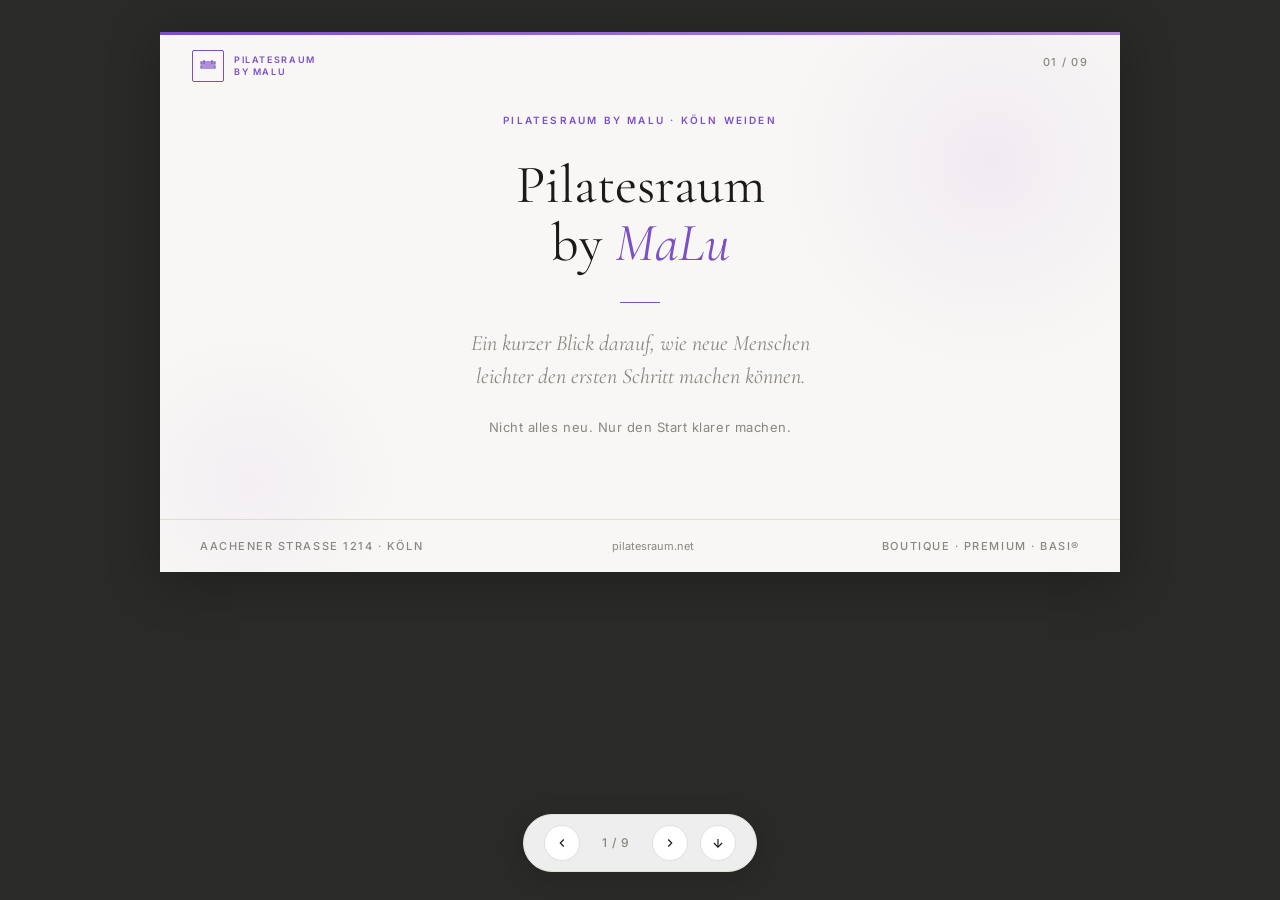
==== index.html @ f5f2cbde "Add Pilatesraum by MaLu presentation (9 slides) HTML/CSS/JS presentation built from the studio's rea" ====
<!DOCTYPE html>
<html lang="de">
<head>
  <meta charset="UTF-8">
  <meta name="viewport" content="width=device-width, initial-scale=1.0">
  <title>Pilatesraum by MaLu — Präsentation</title>
  <link rel="stylesheet" href="styles.css">
</head>
<body>

<!-- =====================================================
     NAVIGATION BAR
===================================================== -->
<nav id="nav-bar">
  <button class="nav-btn" id="btn-prev" title="Vorherige Folie" aria-label="Vorherige">
    <svg xmlns="http://www.w3.org/2000/svg" width="14" height="14" viewBox="0 0 24 24" fill="none" stroke="currentColor" stroke-width="2"><polyline points="15 18 9 12 15 6"/></svg>
  </button>
  <span id="slide-counter">1 / 9</span>
  <button class="nav-btn" id="btn-next" title="Nächste Folie" aria-label="Nächste">
    <svg xmlns="http://www.w3.org/2000/svg" width="14" height="14" viewBox="0 0 24 24" fill="none" stroke="currentColor" stroke-width="2"><polyline points="9 18 15 12 9 6"/></svg>
  </button>
  <button class="nav-btn" id="btn-scroll" title="Scroll-Modus" aria-label="Scroll-Modus">
    <svg xmlns="http://www.w3.org/2000/svg" width="14" height="14" viewBox="0 0 24 24" fill="none" stroke="currentColor" stroke-width="2"><line x1="12" y1="5" x2="12" y2="19"/><polyline points="19 12 12 19 5 12"/></svg>
  </button>
</nav>

<!-- =====================================================
     PRESENTATION
===================================================== -->
<div id="presentation">


<!-- ===================================================
     SLIDE 1 — TITEL
=================================================== -->
<section class="slide active" id="slide-1">
  <div class="slide-top-bar"></div>

  <!-- Soft background decoration -->
  <div style="position:absolute;top:-80px;right:-80px;width:420px;height:420px;border-radius:50%;background:radial-gradient(circle,rgba(123,79,200,0.07) 0%,transparent 70%);pointer-events:none;"></div>
  <div style="position:absolute;bottom:-60px;left:-60px;width:300px;height:300px;border-radius:50%;background:radial-gradient(circle,rgba(123,79,200,0.05) 0%,transparent 70%);pointer-events:none;"></div>

  <!-- Logo -->
  <div class="slide-logo">
    <div class="logo-mark">
      <svg viewBox="0 0 20 20"><rect x="3" y="6" width="14" height="2"/><rect x="3" y="10" width="14" height="2"/><line x1="6" y1="4" x2="6" y2="8"/><line x1="14" y1="4" x2="14" y2="8"/></svg>
    </div>
    <div class="logo-text">PILATESRAUM<br>BY MALU</div>
  </div>

  <div class="slide-number">01 / 09</div>

  <!-- Center content -->
  <div style="flex:1;display:flex;align-items:center;justify-content:center;padding:0 100px;">
    <div style="display:flex;flex-direction:column;align-items:center;text-align:center;max-width:680px;gap:0;">

      <div class="label" style="margin-bottom:28px;letter-spacing:0.22em;">Pilatesraum by MaLu · Köln Weiden</div>

      <h1 class="display-xl" style="margin-bottom:6px;">
        Pilatesraum<br>by <em>MaLu</em>
      </h1>

      <div class="thin-line" style="margin:24px auto;"></div>

      <p style="font-family:'Cormorant Garamond',Georgia,serif;font-size:22px;font-weight:400;font-style:italic;color:var(--color-muted);line-height:1.5;max-width:520px;margin-bottom:24px;">
        Ein kurzer Blick darauf, wie neue Menschen<br>leichter den ersten Schritt machen können.
      </p>

      <p class="body-sm" style="font-size:13px;color:var(--color-muted);letter-spacing:0.04em;">
        Nicht alles neu. Nur den Start klarer machen.
      </p>

    </div>
  </div>

  <!-- Bottom accent bar -->
  <div style="display:flex;align-items:center;justify-content:space-between;padding:18px 40px;border-top:1px solid var(--color-line);">
    <span style="font-size:11px;font-weight:500;letter-spacing:0.14em;text-transform:uppercase;color:var(--color-muted);">Aachener Straße 1214 · Köln</span>
    <span style="font-size:11px;color:var(--color-muted);">pilatesraum.net</span>
    <span style="font-size:11px;font-weight:500;letter-spacing:0.14em;text-transform:uppercase;color:var(--color-muted);">Boutique · Premium · BASI®</span>
  </div>
</section>


<!-- ===================================================
     SLIDE 2 — DER ECHTE WEG HEUTE
=================================================== -->
<section class="slide" id="slide-2">
  <div class="slide-top-bar"></div>
  <div class="slide-logo">
    <div class="logo-mark">
      <svg viewBox="0 0 20 20"><rect x="3" y="6" width="14" height="2"/><rect x="3" y="10" width="14" height="2"/><line x1="6" y1="4" x2="6" y2="8"/><line x1="14" y1="4" x2="14" y2="8"/></svg>
    </div>
    <div class="logo-text">PILATESRAUM<br>BY MALU</div>
  </div>
  <div class="slide-number">02 / 09</div>

  <div style="flex:1;display:flex;flex-direction:column;padding:72px 60px 32px;">

    <!-- Headline -->
    <div style="margin-bottom:36px;">
      <div class="label" style="margin-bottom:10px;">Der Weg heute</div>
      <h2 class="display-md">Das sieht eine neue Person <em>heute</em></h2>
    </div>

    <!-- Flow -->
    <div style="flex:1;display:flex;flex-direction:column;justify-content:center;gap:20px;">

      <!-- Screenshot thumbnails row -->
      <div class="flow-row" style="gap:0;margin-bottom:8px;">

        <!-- Step 1: Instagram -->
        <div class="flow-step">
          <div class="step-thumb screenshot-box" style="width:110px;height:70px;border-radius:8px;">
            <img src="assets/instagram-profile.png" alt="Instagram Profil" onerror="this.style.display='none'">
            <div class="placeholder-label"><span class="filename">instagram-<br>profile.png</span></div>
          </div>
          <div class="step-label" style="font-size:10px;margin-top:6px;">Instagram</div>
          <div class="step-sub">Sie entdecken euch</div>
        </div>

        <div class="flow-arrow">→</div>

        <!-- Step 2: Profil -->
        <div class="flow-step">
          <div class="step-thumb screenshot-box" style="width:110px;height:70px;border-radius:8px;">
            <img src="assets/instagram-grid.png" alt="Instagram Grid" onerror="this.style.display='none'">
            <div class="placeholder-label"><span class="filename">instagram-<br>grid.png</span></div>
          </div>
          <div class="step-label" style="font-size:10px;margin-top:6px;">Profil</div>
          <div class="step-sub">Sie schauen sich um</div>
        </div>

        <div class="flow-arrow">→</div>

        <!-- Step 3: Website -->
        <div class="flow-step">
          <div class="step-thumb screenshot-box" style="width:110px;height:70px;border-radius:8px;">
            <img src="assets/website-home.png" alt="Website Home" onerror="this.style.display='none'">
            <div class="placeholder-label"><span class="filename">website-<br>home.png</span></div>
          </div>
          <div class="step-label" style="font-size:10px;margin-top:6px;">Website</div>
          <div class="step-sub">Sie klicken auf den Link</div>
        </div>

        <div class="flow-arrow">→</div>

        <!-- Step 4: Angebote -->
        <div class="flow-step">
          <div class="step-thumb screenshot-box" style="width:110px;height:70px;border-radius:8px;">
            <img src="assets/website-offer.png" alt="Angebote" onerror="this.style.display='none'">
            <div class="placeholder-label"><span class="filename">website-<br>offer.png</span></div>
          </div>
          <div class="step-label" style="font-size:10px;margin-top:6px;">Angebote & Preise</div>
          <div class="step-sub">Mehrere Optionen auf einmal</div>
        </div>

        <div class="flow-arrow">→</div>

        <!-- Step 5: Entscheidung -->
        <div class="flow-step">
          <div class="step-thumb" style="width:110px;height:70px;border-radius:8px;background:var(--color-accent-light);display:flex;align-items:center;justify-content:center;border:1.5px dashed #D6C2F0;">
            <span style="font-size:22px;">?</span>
          </div>
          <div class="step-label" style="font-size:10px;margin-top:6px;color:#C4883A;">Entscheidung</div>
          <div class="step-sub" style="color:#C4883A;">Wie starte ich am besten?</div>
        </div>

      </div>

      <!-- Divider -->
      <div class="thin-line-full"></div>

      <!-- Context text -->
      <div style="display:flex;align-items:flex-start;gap:40px;margin-top:8px;">
        <p class="body-text" style="font-size:14px;max-width:420px;font-style:italic;font-family:'Cormorant Garamond',Georgia,serif;font-size:18px;line-height:1.5;">
          Ich habe mir angeschaut, was eine neue Person sieht, bevor sie euch anfragt oder bucht.
        </p>
        <div style="flex:1;display:flex;gap:20px;">
          <div class="callout" style="max-width:200px;">
            <div class="callout-dot"></div>
            <span class="callout-text">Das Profil wirkt direkt hochwertig und ruhig.</span>
          </div>
          <div class="callout warn" style="max-width:200px;">
            <div class="callout-dot warn"></div>
            <span class="callout-text">Der erste Schritt könnte noch klarer sein.</span>
          </div>
        </div>
      </div>

    </div>
  </div>
</section>


<!-- ===================================================
     SLIDE 3 — WAS AM INSTAGRAM STARK IST
=================================================== -->
<section class="slide" id="slide-3">
  <div class="slide-top-bar"></div>
  <div class="slide-logo">
    <div class="logo-mark">
      <svg viewBox="0 0 20 20"><rect x="3" y="6" width="14" height="2"/><rect x="3" y="10" width="14" height="2"/><line x1="6" y1="4" x2="6" y2="8"/><line x1="14" y1="4" x2="14" y2="8"/></svg>
    </div>
    <div class="logo-text">PILATESRAUM<br>BY MALU</div>
  </div>
  <div class="slide-number">03 / 09</div>

  <div style="flex:1;display:flex;flex-direction:column;padding:72px 60px 32px;">

    <div style="margin-bottom:28px;">
      <div class="label" style="margin-bottom:10px;">Was gut funktioniert</div>
      <h2 class="display-md">Euer Profil wirkt ruhig,<br>hochwertig und <em>fachlich</em></h2>
    </div>

    <div style="flex:1;display:flex;gap:40px;align-items:stretch;">

      <!-- Screenshot links -->
      <div style="position:relative;flex-shrink:0;width:280px;">
        <div class="screenshot-box" style="height:420px;width:280px;border-radius:12px;box-shadow:0 4px 24px rgba(0,0,0,0.1);">
          <img src="assets/instagram-profile.png" alt="Instagram Profil" style="object-position:top;" onerror="this.style.display='none'">
          <div class="placeholder-label">
            <svg width="28" height="28" viewBox="0 0 24 24" fill="none" stroke="#8A877F" stroke-width="1.5"><rect x="3" y="3" width="18" height="18" rx="4"/><circle cx="8.5" cy="8.5" r="1.5"/><polyline points="21 15 16 10 5 21"/></svg>
            <span class="filename">instagram-profile.png</span>
            <span class="hint">Screenshot hier einfügen</span>
          </div>
        </div>

        <!-- Annotation lines (decorative SVG) -->
        <svg style="position:absolute;top:0;left:0;width:100%;height:100%;pointer-events:none;overflow:visible;" viewBox="0 0 280 420">
          <!-- Arrow to top area (Bio) -->
          <line x1="280" y1="80" x2="310" y2="80" stroke="#7B4FC8" stroke-width="1.2" stroke-dasharray="4,3" opacity="0.6"/>
          <circle cx="278" cy="80" r="3" fill="#7B4FC8" opacity="0.7"/>
          <!-- Arrow to middle area (content) -->
          <line x1="280" y1="200" x2="310" y2="200" stroke="#7B4FC8" stroke-width="1.2" stroke-dasharray="4,3" opacity="0.6"/>
          <circle cx="278" cy="200" r="3" fill="#7B4FC8" opacity="0.7"/>
          <!-- Arrow to grid -->
          <line x1="280" y1="340" x2="310" y2="320" stroke="#7B4FC8" stroke-width="1.2" stroke-dasharray="4,3" opacity="0.6"/>
          <circle cx="278" cy="340" r="3" fill="#7B4FC8" opacity="0.7"/>
        </svg>
      </div>

      <!-- Callouts rechts -->
      <div style="flex:1;display:flex;flex-direction:column;justify-content:center;gap:24px;padding-left:40px;">

        <div style="display:flex;flex-direction:column;gap:8px;">
          <div style="display:flex;align-items:center;gap:10px;margin-bottom:4px;">
            <div style="width:28px;height:28px;border-radius:50%;background:var(--color-accent-light);display:flex;align-items:center;justify-content:center;font-size:13px;">✦</div>
            <span style="font-size:11px;font-weight:700;letter-spacing:0.14em;text-transform:uppercase;color:var(--color-accent);">Erster Eindruck</span>
          </div>
          <div class="card-sm">
            <p style="font-size:15px;font-weight:500;color:var(--color-text);margin-bottom:4px;">Ruhig, hochwertig, klar</p>
            <p class="body-sm">Das Profil strahlt sofort Premium aus — die Bildsprache und die Stimmung passen perfekt zu einem Boutique-Pilatesstudio.</p>
          </div>
        </div>

        <div style="display:flex;flex-direction:column;gap:8px;">
          <div style="display:flex;align-items:center;gap:10px;margin-bottom:4px;">
            <div style="width:28px;height:28px;border-radius:50%;background:var(--color-accent-light);display:flex;align-items:center;justify-content:center;font-size:13px;">✦</div>
            <span style="font-size:11px;font-weight:700;letter-spacing:0.14em;text-transform:uppercase;color:var(--color-accent);">Fachwissen</span>
          </div>
          <div class="card-sm">
            <p style="font-size:15px;font-weight:500;color:var(--color-text);margin-bottom:4px;">BASI® & DPV sichtbar</p>
            <p class="body-sm">Zertifizierung und Mitgliedschaft im Deutschen Pilatesverband geben sofort Vertrauen. Das ist nicht selbstverständlich.</p>
          </div>
        </div>

        <div style="display:flex;flex-direction:column;gap:8px;">
          <div style="display:flex;align-items:center;gap:10px;margin-bottom:4px;">
            <div style="width:28px;height:28px;border-radius:50%;background:var(--color-accent-light);display:flex;align-items:center;justify-content:circle;font-size:13px;">✦</div>
            <span style="font-size:11px;font-weight:700;letter-spacing:0.14em;text-transform:uppercase;color:var(--color-accent);">Ästhetik</span>
          </div>
          <div class="card-sm">
            <p style="font-size:15px;font-weight:500;color:var(--color-text);margin-bottom:4px;">Bildwelt und Ton stimmen</p>
            <p class="body-sm">Der Stil der Beiträge — anatomische Grafiken, Studio-Aufnahmen, ruhige Farben — passt zusammen und wirkt durchdacht.</p>
          </div>
        </div>

      </div>
    </div>
  </div>
</section>


<!-- ===================================================
     SLIDE 4 — WO NEUE MENSCHEN HÄNGEN BLEIBEN
=================================================== -->
<section class="slide" id="slide-4">
  <div class="slide-top-bar"></div>
  <div class="slide-logo">
    <div class="logo-mark">
      <svg viewBox="0 0 20 20"><rect x="3" y="6" width="14" height="2"/><rect x="3" y="10" width="14" height="2"/><line x1="6" y1="4" x2="6" y2="8"/><line x1="14" y1="4" x2="14" y2="8"/></svg>
    </div>
    <div class="logo-text">PILATESRAUM<br>BY MALU</div>
  </div>
  <div class="slide-number">04 / 09</div>

  <div style="flex:1;display:flex;flex-direction:column;padding:72px 60px 32px;">

    <div style="margin-bottom:28px;">
      <div class="label" style="margin-bottom:10px;">Wo es noch hängen bleiben kann</div>
      <h2 class="display-md">Der erste Schritt ist <em>noch nicht</em><br>sofort klar</h2>
    </div>

    <div style="flex:1;display:flex;gap:40px;align-items:stretch;">

      <!-- Screenshot links -->
      <div style="position:relative;flex-shrink:0;width:280px;">
        <div class="screenshot-box" style="height:420px;width:280px;border-radius:12px;box-shadow:0 4px 24px rgba(0,0,0,0.1);">
          <img src="assets/instagram-profile.png" alt="Instagram Profil" style="object-position:top;" onerror="this.style.display='none'">
          <div class="placeholder-label">
            <svg width="28" height="28" viewBox="0 0 24 24" fill="none" stroke="#8A877F" stroke-width="1.5"><rect x="3" y="3" width="18" height="18" rx="4"/><circle cx="8.5" cy="8.5" r="1.5"/><polyline points="21 15 16 10 5 21"/></svg>
            <span class="filename">instagram-profile.png</span>
            <span class="hint">Screenshot hier einfügen</span>
          </div>
        </div>

        <!-- Annotation lines (orange for questions) -->
        <svg style="position:absolute;top:0;left:0;width:100%;height:100%;pointer-events:none;overflow:visible;" viewBox="0 0 280 420">
          <line x1="280" y1="100" x2="310" y2="110" stroke="#C4883A" stroke-width="1.2" stroke-dasharray="4,3" opacity="0.7"/>
          <circle cx="278" cy="100" r="3" fill="#C4883A" opacity="0.8"/>
          <line x1="280" y1="190" x2="310" y2="210" stroke="#C4883A" stroke-width="1.2" stroke-dasharray="4,3" opacity="0.7"/>
          <circle cx="278" cy="190" r="3" fill="#C4883A" opacity="0.8"/>
          <line x1="280" y1="290" x2="310" y2="320" stroke="#C4883A" stroke-width="1.2" stroke-dasharray="4,3" opacity="0.7"/>
          <circle cx="278" cy="290" r="3" fill="#C4883A" opacity="0.8"/>
        </svg>
      </div>

      <!-- Callouts rechts -->
      <div style="flex:1;display:flex;flex-direction:column;justify-content:center;gap:18px;padding-left:40px;">

        <div class="callout warn" style="max-width:100%;">
          <div class="callout-dot warn"></div>
          <div>
            <p style="font-size:14px;font-weight:600;color:var(--color-text);margin-bottom:3px;">„Was soll ich als Anfängerin zuerst tun?"</p>
            <p class="body-sm">Das Profil zeigt viel — aber eine neue Person findet keinen klaren nächsten Schritt für sich.</p>
          </div>
        </div>

        <div class="callout warn" style="max-width:100%;">
          <div class="callout-dot warn"></div>
          <div>
            <p style="font-size:14px;font-weight:600;color:var(--color-text);margin-bottom:3px;">„Matte, Reformer oder 1:1 — was passt zu mir?"</p>
            <p class="body-sm">Wer Pilates noch nicht kennt, weiß nicht, womit man am besten anfängt. Eine kleine Orientierungshilfe fehlt noch.</p>
          </div>
        </div>

        <div class="callout warn" style="max-width:100%;">
          <div class="callout-dot warn"></div>
          <div>
            <p style="font-size:14px;font-weight:600;color:var(--color-text);margin-bottom:3px;">„Wo klicke ich, wenn ich noch unsicher bin?"</p>
            <p class="body-sm">Der Link in der Bio führt direkt auf die Website — aber ohne eine ruhige Brücke dazwischen kann es zu schnell zu viel sein.</p>
          </div>
        </div>

        <div class="thin-line-full"></div>

        <p style="font-family:'Cormorant Garamond',Georgia,serif;font-size:17px;font-style:italic;color:var(--color-muted);line-height:1.5;max-width:400px;">
          Das Profil wirkt schön. Aber eine neue Person muss noch selbst herausfinden, wie sie am besten startet.
        </p>

      </div>
    </div>
  </div>
</section>


<!-- ===================================================
     SLIDE 5 — WAS NACH DEM KLICK PASSIERT
=================================================== -->
<section class="slide" id="slide-5">
  <div class="slide-top-bar"></div>
  <div class="slide-logo">
    <div class="logo-mark">
      <svg viewBox="0 0 20 20"><rect x="3" y="6" width="14" height="2"/><rect x="3" y="10" width="14" height="2"/><line x1="6" y1="4" x2="6" y2="8"/><line x1="14" y1="4" x2="14" y2="8"/></svg>
    </div>
    <div class="logo-text">PILATESRAUM<br>BY MALU</div>
  </div>
  <div class="slide-number">05 / 09</div>

  <div style="flex:1;display:flex;flex-direction:column;padding:72px 60px 32px;">

    <div style="margin-bottom:28px;">
      <div class="label" style="margin-bottom:10px;">Die Website</div>
      <h2 class="display-md">Auf der Website kommen viele<br>Entscheidungen <em>auf einmal</em></h2>
    </div>

    <div style="flex:1;display:flex;gap:36px;align-items:stretch;">

      <!-- Website Screenshot -->
      <div style="position:relative;flex-shrink:0;width:300px;">
        <div class="screenshot-box" style="height:400px;width:300px;border-radius:12px;box-shadow:0 4px 24px rgba(0,0,0,0.12);">
          <img src="assets/website-offer.png" alt="Website Angebote" style="object-position:top;" onerror="this.style.display='none'">
          <div class="placeholder-label">
            <svg width="28" height="28" viewBox="0 0 24 24" fill="none" stroke="#8A877F" stroke-width="1.5"><rect x="3" y="3" width="18" height="18" rx="4"/><circle cx="8.5" cy="8.5" r="1.5"/><polyline points="21 15 16 10 5 21"/></svg>
            <span class="filename">website-offer.png</span>
            <span class="hint">Screenshot hier einfügen</span>
          </div>
        </div>

        <!-- Orange markers on screenshot -->
        <svg style="position:absolute;top:0;left:0;width:100%;height:100%;pointer-events:none;overflow:visible;" viewBox="0 0 300 400">
          <line x1="300" y1="90" x2="330" y2="80" stroke="#C4883A" stroke-width="1.2" stroke-dasharray="4,3" opacity="0.7"/>
          <circle cx="298" cy="90" r="3" fill="#C4883A" opacity="0.8"/>
          <line x1="300" y1="190" x2="330" y2="180" stroke="#C4883A" stroke-width="1.2" stroke-dasharray="4,3" opacity="0.7"/>
          <circle cx="298" cy="190" r="3" fill="#C4883A" opacity="0.8"/>
          <line x1="300" y1="290" x2="330" y2="300" stroke="#C4883A" stroke-width="1.2" stroke-dasharray="4,3" opacity="0.7"/>
          <circle cx="298" cy="290" r="3" fill="#C4883A" opacity="0.8"/>
          <line x1="300" y1="360" x2="330" y2="360" stroke="#C4883A" stroke-width="1.2" stroke-dasharray="4,3" opacity="0.7"/>
          <circle cx="298" cy="360" r="3" fill="#C4883A" opacity="0.8"/>
        </svg>
      </div>

      <!-- Fragen / Callouts -->
      <div style="flex:1;display:flex;flex-direction:column;justify-content:center;gap:14px;padding-left:36px;">

        <div class="callout warn" style="max-width:100%;">
          <div class="callout-dot warn"></div>
          <div>
            <p style="font-size:13px;font-weight:600;color:var(--color-text);margin-bottom:2px;">„Welches Angebot passt zu mir?"</p>
            <p class="body-sm">Personal Training, Einzelticket, Abo — für neue Menschen ist das noch nicht leicht einzuordnen.</p>
          </div>
        </div>

        <div class="callout warn" style="max-width:100%;">
          <div class="callout-dot warn"></div>
          <div>
            <p style="font-size:13px;font-weight:600;color:var(--color-text);margin-bottom:2px;">„Muss ich direkt ein Paket wählen?"</p>
            <p class="body-sm">Wer zum ersten Mal bucht, fragt sich, ob es auch eine niedrigschwellige Option gibt.</p>
          </div>
        </div>

        <div class="callout warn" style="max-width:100%;">
          <div class="callout-dot warn"></div>
          <div>
            <p style="font-size:13px;font-weight:600;color:var(--color-text);margin-bottom:2px;">„Was ist der einfachste Start?"</p>
            <p class="body-sm">Diese Frage bleibt auf der Angebotsseite noch unbeantwortet — sie beantwortet selbst, was es gibt, aber nicht, was zu wem passt.</p>
          </div>
        </div>

        <div class="callout warn" style="max-width:100%;">
          <div class="callout-dot warn"></div>
          <div>
            <p style="font-size:13px;font-weight:600;color:var(--color-text);margin-bottom:2px;">„Was passiert, wenn ich das Falsche buche?"</p>
            <p class="body-sm">Unsicherheit entsteht, wenn niemand sagt: Keine Sorge — wir helfen dir, den richtigen Start zu finden.</p>
          </div>
        </div>

        <div class="thin-line-full" style="margin-top:6px;"></div>

        <p style="font-family:'Cormorant Garamond',Georgia,serif;font-size:16px;font-style:italic;color:var(--color-muted);line-height:1.5;max-width:380px;">
          Für Menschen, die schon genau wissen, was sie wollen, ist das okay. Für neue Menschen kann es zu früh zu viel sein.
        </p>

      </div>
    </div>
  </div>
</section>


<!-- ===================================================
     SLIDE 6 — DER EINFACHERE ERSTE SCHRITT
=================================================== -->
<section class="slide" id="slide-6">
  <div class="slide-top-bar"></div>
  <div class="slide-logo">
    <div class="logo-mark">
      <svg viewBox="0 0 20 20"><rect x="3" y="6" width="14" height="2"/><rect x="3" y="10" width="14" height="2"/><line x1="6" y1="4" x2="6" y2="8"/><line x1="14" y1="4" x2="14" y2="8"/></svg>
    </div>
    <div class="logo-text">PILATESRAUM<br>BY MALU</div>
  </div>
  <div class="slide-number">06 / 09</div>

  <div style="flex:1;display:flex;flex-direction:column;padding:72px 60px 32px;">

    <div style="margin-bottom:36px;">
      <div class="label" style="margin-bottom:10px;">Eine kleine Verbesserung</div>
      <h2 class="display-md">Erst kurz einordnen.<br>Dann <em>passend starten.</em></h2>
    </div>

    <div style="flex:1;display:flex;gap:60px;align-items:center;">

      <!-- HEUTE -->
      <div class="ba-block">
        <div class="ba-label today" style="margin-bottom:16px;">— Heute</div>

        <div class="ba-step">
          <div class="step-icon neutral">💡</div>
          <span class="step-txt">Interesse an Pilates</span>
        </div>
        <div class="ba-arrow">↓</div>

        <div class="ba-step">
          <div class="step-icon neutral">📱</div>
          <span class="step-txt">Instagram-Profil entdecken</span>
        </div>
        <div class="ba-arrow">↓</div>

        <div class="ba-step">
          <div class="step-icon neutral">🌐</div>
          <span class="step-txt">Auf die Website klicken</span>
        </div>
        <div class="ba-arrow">↓</div>

        <div class="ba-step">
          <div class="step-icon bad">📋</div>
          <span class="step-txt">Viele Angebote gleichzeitig</span>
        </div>
        <div class="ba-arrow">↓</div>

        <div class="ba-step">
          <div class="step-icon bad">🤔</div>
          <span class="step-txt" style="color:#C4883A;font-weight:500;">Unsicherheit — was wähle ich?</span>
        </div>

      </div>

      <!-- Divider -->
      <div style="display:flex;flex-direction:column;align-items:center;gap:12px;">
        <div style="width:1px;height:80px;background:var(--color-line);"></div>
        <div style="width:32px;height:32px;border-radius:50%;background:var(--color-accent);display:flex;align-items:center;justify-content:center;color:white;font-size:14px;font-weight:600;">→</div>
        <div style="width:1px;height:80px;background:var(--color-line);"></div>
      </div>

      <!-- BESSER -->
      <div class="ba-block">
        <div class="ba-label better" style="margin-bottom:16px;">— Einfacher</div>

        <div class="ba-step">
          <div class="step-icon neutral">💡</div>
          <span class="step-txt">Interesse an Pilates</span>
        </div>
        <div class="ba-arrow">↓</div>

        <div class="ba-step">
          <div class="step-icon neutral">📱</div>
          <span class="step-txt">Instagram-Profil entdecken</span>
        </div>
        <div class="ba-arrow">↓</div>

        <div class="ba-step highlight">
          <div class="step-icon good">✦</div>
          <span class="step-txt" style="color:var(--color-accent);font-weight:500;">Kleine Einstiegsfrage: Was suche ich?</span>
        </div>
        <div class="ba-arrow" style="color:var(--color-accent);">↓</div>

        <div class="ba-step highlight">
          <div class="step-icon good">💬</div>
          <span class="step-txt" style="color:var(--color-accent);font-weight:500;">Persönliche Empfehlung per WhatsApp</span>
        </div>
        <div class="ba-arrow" style="color:var(--color-accent);">↓</div>

        <div class="ba-step highlight">
          <div class="step-icon good">📅</div>
          <span class="step-txt" style="color:var(--color-accent);font-weight:500;">Passende Buchung — ohne Raten</span>
        </div>

      </div>
    </div>

    <div style="margin-top:24px;">
      <div class="thin-line-full"></div>
      <p style="font-family:'Cormorant Garamond',Georgia,serif;font-size:18px;font-style:italic;color:var(--color-muted);line-height:1.5;margin-top:14px;">
        Neue Menschen müssen nicht sofort alles allein entscheiden.
      </p>
    </div>

  </div>
</section>


<!-- ===================================================
     SLIDE 7 — BEISPIEL EINSTIEGSSEITE (HERO SLIDE)
=================================================== -->
<section class="slide" id="slide-7">
  <div class="slide-top-bar"></div>
  <div class="slide-logo">
    <div class="logo-mark">
      <svg viewBox="0 0 20 20"><rect x="3" y="6" width="14" height="2"/><rect x="3" y="10" width="14" height="2"/><line x1="6" y1="4" x2="6" y2="8"/><line x1="14" y1="4" x2="14" y2="8"/></svg>
    </div>
    <div class="logo-text">PILATESRAUM<br>BY MALU</div>
  </div>
  <div class="slide-number">07 / 09</div>

  <!-- Full bleed layout: left label + right mockup -->
  <div style="flex:1;display:flex;gap:0;align-items:stretch;">

    <!-- Left column: context -->
    <div style="width:300px;flex-shrink:0;display:flex;flex-direction:column;justify-content:center;padding:72px 40px 40px 60px;gap:20px;">
      <div class="label">Beispiel</div>
      <h2 class="display-md" style="font-size:30px;">Eine kleine<br><em>Einstiegsseite</em></h2>
      <div class="thin-line"></div>
      <p class="body-text" style="font-size:13px;line-height:1.6;">
        So könnte eine ruhige Seite aussehen, die neue Menschen sanft aufnimmt — im echten Stil von Pilatesraum by MaLu.
      </p>
      <div style="margin-top:8px;padding:14px;background:var(--color-accent-light);border-radius:8px;border:1px solid #D6C2F0;">
        <p style="font-size:11px;font-weight:600;letter-spacing:0.1em;text-transform:uppercase;color:var(--color-accent);margin-bottom:6px;">Ziel dieser Seite</p>
        <p style="font-size:12px;color:var(--color-text);line-height:1.5;">Neue Menschen kurz abholen und dann persönlich begleiten — nicht alleine entscheiden lassen.</p>
      </div>
    </div>

    <!-- Right column: mockup -->
    <div style="flex:1;display:flex;align-items:center;justify-content:center;padding:20px 50px 20px 20px;">
      <div class="mockup-wrap" style="width:100%;max-width:620px;">

        <!-- Banner -->
        <div class="mockup-banner">
          WE LOVE PILATES &nbsp;·&nbsp; WE LOVE PILATES &nbsp;·&nbsp; WE LOVE PILATES &nbsp;·&nbsp; WE LOVE PILATES
        </div>

        <!-- Nav -->
        <div class="mockup-nav">
          <div class="mockup-logo-txt">PILATESRAUM <span style="font-weight:300;opacity:0.6;">BY MALU</span></div>
          <div style="display:flex;gap:16px;">
            <span style="font-size:10px;color:var(--color-muted);letter-spacing:0.1em;text-transform:uppercase;">Angebote</span>
            <span style="font-size:10px;color:var(--color-muted);letter-spacing:0.1em;text-transform:uppercase;">Über uns</span>
            <span style="font-size:10px;color:var(--color-muted);letter-spacing:0.1em;text-transform:uppercase;">Kontakt</span>
          </div>
        </div>

        <!-- Body -->
        <div class="mockup-body">

          <!-- Headline -->
          <div class="label" style="margin-bottom:6px;">Neu bei uns?</div>
          <div class="mockup-headline">Finde deinen <em>passenden Einstieg.</em></div>
          <p class="mockup-sub">Ob Matte, Reformer oder 1:1 — wir helfen dir, den ersten Schritt zu finden, der zu deinem Körper und deinem Ziel passt.</p>

          <!-- Cards -->
          <div class="mockup-cards">
            <div class="mockup-card selected">
              <div class="mc-icon">🏋️</div>
              <div class="mc-label">Reformer</div>
            </div>
            <div class="mockup-card">
              <div class="mc-icon">🧘</div>
              <div class="mc-label">Matte</div>
            </div>
            <div class="mockup-card">
              <div class="mc-icon">✦</div>
              <div class="mc-label">1:1</div>
            </div>
          </div>

          <!-- Form -->
          <div class="mockup-form">
            <div class="mockup-input">Dein Name</div>
            <div class="mockup-input">WhatsApp-Nummer</div>
            <div class="mockup-input">Pilates-Erfahrung</div>
            <div class="mockup-input">Dein Ziel</div>
          </div>

          <!-- Button -->
          <button class="mockup-btn">Einstieg anfragen</button>

          <!-- Note -->
          <p class="mockup-note">
            Wir melden uns persönlich zurück und empfehlen dir den passenden Start.
          </p>

        </div>
      </div>
    </div>

  </div>
</section>


<!-- ===================================================
     SLIDE 8 — WAS KLEIN GEÄNDERT WERDEN MÜSSTE
=================================================== -->
<section class="slide" id="slide-8">
  <div class="slide-top-bar"></div>
  <div class="slide-logo">
    <div class="logo-mark">
      <svg viewBox="0 0 20 20"><rect x="3" y="6" width="14" height="2"/><rect x="3" y="10" width="14" height="2"/><line x1="6" y1="4" x2="6" y2="8"/><line x1="14" y1="4" x2="14" y2="8"/></svg>
    </div>
    <div class="logo-text">PILATESRAUM<br>BY MALU</div>
  </div>
  <div class="slide-number">08 / 09</div>

  <div style="flex:1;display:flex;flex-direction:column;padding:72px 60px 32px;">

    <div style="margin-bottom:40px;">
      <div class="label" style="margin-bottom:10px;">Was sich ändern würde</div>
      <h2 class="display-md">Nur kleine Dinge, die den Start <em>klarer machen</em></h2>
    </div>

    <!-- Four cards -->
    <div style="flex:1;display:flex;gap:20px;align-items:stretch;">

      <!-- Card 1 -->
      <div class="card" style="flex:1;display:flex;flex-direction:column;gap:14px;">
        <div style="width:44px;height:44px;border-radius:50%;background:var(--color-accent-light);display:flex;align-items:center;justify-content:center;font-size:20px;">✍️</div>
        <div>
          <p style="font-size:12px;font-weight:700;letter-spacing:0.14em;text-transform:uppercase;color:var(--color-accent);margin-bottom:6px;">1 — Profiltext</p>
          <p style="font-size:15px;font-weight:600;color:var(--color-text);margin-bottom:8px;">Den Profiltext klarer machen</p>
          <p class="body-sm">Ein kurzer Satz für neue Menschen, damit sie sofort wissen: hier bin ich richtig — und hier ist mein nächster Schritt.</p>
        </div>
      </div>

      <!-- Card 2 -->
      <div class="card" style="flex:1;display:flex;flex-direction:column;gap:14px;">
        <div style="width:44px;height:44px;border-radius:50%;background:var(--color-accent-light);display:flex;align-items:center;justify-content:center;font-size:20px;">🔗</div>
        <div>
          <p style="font-size:12px;font-weight:700;letter-spacing:0.14em;text-transform:uppercase;color:var(--color-accent);margin-bottom:6px;">2 — Bio-Link</p>
          <p style="font-size:15px;font-weight:600;color:var(--color-text);margin-bottom:8px;">Den Link auf den einfachen Einstieg setzen</p>
          <p class="body-sm">Statt direkt auf alle Angebote — zuerst auf eine ruhige kleine Seite, die neue Menschen abholt.</p>
        </div>
      </div>

      <!-- Card 3 -->
      <div class="card" style="flex:1;display:flex;flex-direction:column;gap:14px;">
        <div style="width:44px;height:44px;border-radius:50%;background:var(--color-accent-light);display:flex;align-items:center;justify-content:center;font-size:20px;">👋</div>
        <div>
          <p style="font-size:12px;font-weight:700;letter-spacing:0.14em;text-transform:uppercase;color:var(--color-accent);margin-bottom:6px;">3 — Neu hier?</p>
          <p style="font-size:15px;font-weight:600;color:var(--color-text);margin-bottom:8px;">Einen klaren Einstiegspunkt sichtbar machen</p>
          <p class="body-sm">Ein Reel, ein Highlight oder eine kleine Story, die sagt: hier startest du, wenn du neu bei Pilates bist.</p>
        </div>
      </div>

      <!-- Card 4 -->
      <div class="card" style="flex:1;display:flex;flex-direction:column;gap:14px;">
        <div style="width:44px;height:44px;border-radius:50%;background:var(--color-accent-light);display:flex;align-items:center;justify-content:center;font-size:20px;">📋</div>
        <div>
          <p style="font-size:12px;font-weight:700;letter-spacing:0.14em;text-transform:uppercase;color:var(--color-accent);margin-bottom:6px;">4 — Anfragen</p>
          <p style="font-size:15px;font-weight:600;color:var(--color-text);margin-bottom:8px;">Anfragen einfach festhalten</p>
          <p class="body-sm">Eine klare, einfache Möglichkeit für neue Menschen, sich zu melden — und für euch, Anfragen zu behalten und zu antworten.</p>
        </div>
      </div>

    </div>

    <div style="margin-top:24px;">
      <div class="thin-line-full"></div>
      <p style="font-family:'Cormorant Garamond',Georgia,serif;font-size:18px;font-style:italic;color:var(--color-muted);line-height:1.5;margin-top:14px;">
        Es geht nicht darum, euer Instagram neu zu erfinden. Es geht darum, neuen Menschen den Start leichter zu machen.
      </p>
    </div>

  </div>
</section>


<!-- ===================================================
     SLIDE 9 — KLEINER TEST
=================================================== -->
<section class="slide" id="slide-9">
  <div class="slide-top-bar"></div>
  <div class="slide-logo">
    <div class="logo-mark">
      <svg viewBox="0 0 20 20"><rect x="3" y="6" width="14" height="2"/><rect x="3" y="10" width="14" height="2"/><line x1="6" y1="4" x2="6" y2="8"/><line x1="14" y1="4" x2="14" y2="8"/></svg>
    </div>
    <div class="logo-text">PILATESRAUM<br>BY MALU</div>
  </div>
  <div class="slide-number">09 / 09</div>

  <div style="flex:1;display:flex;flex-direction:column;padding:72px 60px 32px;">

    <div style="margin-bottom:36px;">
      <div class="label" style="margin-bottom:10px;">Der nächste Schritt</div>
      <h2 class="display-md">Dann schauen wir, ob <em>echte Anfragen</em> kommen</h2>
    </div>

    <!-- Three columns: who, what, how -->
    <div style="display:flex;gap:20px;margin-bottom:32px;">

      <div class="card" style="flex:1;display:flex;flex-direction:column;gap:12px;">
        <div style="display:flex;align-items:center;gap:10px;padding-bottom:10px;border-bottom:1px solid var(--color-line);">
          <div style="width:32px;height:32px;border-radius:50%;background:var(--color-accent);color:white;display:flex;align-items:center;justify-content:center;font-size:13px;font-weight:700;flex-shrink:0;">1</div>
          <span style="font-size:11px;font-weight:700;letter-spacing:0.14em;text-transform:uppercase;color:var(--color-accent);">Wen sprechen wir an?</span>
        </div>
        <p style="font-size:15px;font-weight:500;color:var(--color-text);">Menschen in Köln, die Pilates starten möchten.</p>
        <p class="body-sm">Neue Menschen, die euer Profil kennen und den ersten Schritt noch nicht gemacht haben.</p>
      </div>

      <div class="card" style="flex:1;display:flex;flex-direction:column;gap:12px;">
        <div style="display:flex;align-items:center;gap:10px;padding-bottom:10px;border-bottom:1px solid var(--color-line);">
          <div style="width:32px;height:32px;border-radius:50%;background:var(--color-accent);color:white;display:flex;align-items:center;justify-content:center;font-size:13px;font-weight:700;flex-shrink:0;">2</div>
          <span style="font-size:11px;font-weight:700;letter-spacing:0.14em;text-transform:uppercase;color:var(--color-accent);">Was fragen sie an?</span>
        </div>
        <p style="font-size:15px;font-weight:500;color:var(--color-text);">Einen passenden Pilates-Einstieg.</p>
        <p class="body-sm">Kein festes Paket, keine direkte Buchung — sondern erst eine persönliche Empfehlung.</p>
      </div>

      <div class="card" style="flex:1;display:flex;flex-direction:column;gap:12px;">
        <div style="display:flex;align-items:center;gap:10px;padding-bottom:10px;border-bottom:1px solid var(--color-line);">
          <div style="width:32px;height:32px;border-radius:50%;background:var(--color-accent);color:white;display:flex;align-items:center;justify-content:center;font-size:13px;font-weight:700;flex-shrink:0;">3</div>
          <span style="font-size:11px;font-weight:700;letter-spacing:0.14em;text-transform:uppercase;color:var(--color-accent);">Was schauen wir uns an?</span>
        </div>
        <p style="font-size:15px;font-weight:500;color:var(--color-text);">Anfrage → Rückmeldung → Termin → Buchung.</p>
        <p class="body-sm">Einfache Liste. Kein kompliziertes System. Wir schauen, was wirklich passiert.</p>
      </div>

    </div>

    <!-- Results row -->
    <div style="display:flex;gap:12px;margin-bottom:20px;">

      <div class="card-sm" style="flex:1;display:flex;align-items:flex-start;gap:12px;">
        <div class="result-dot dot-neutral" style="margin-top:4px;"></div>
        <div>
          <p style="font-size:13px;font-weight:600;color:var(--color-text);margin-bottom:3px;">Kaum Anfragen</p>
          <p class="body-sm">→ Nicht größer machen — zuerst verstehen, warum.</p>
        </div>
      </div>

      <div class="card-sm" style="flex:1;display:flex;align-items:flex-start;gap:12px;">
        <div class="result-dot dot-good" style="margin-top:4px;"></div>
        <div>
          <p style="font-size:13px;font-weight:600;color:var(--color-text);margin-bottom:3px;">Erste gute Anfragen</p>
          <p class="body-sm">→ Den Weg verbessern und verfeinern.</p>
        </div>
      </div>

      <div class="card-sm" style="flex:1;display:flex;align-items:flex-start;gap:12px;">
        <div class="result-dot dot-great" style="margin-top:4px;"></div>
        <div>
          <p style="font-size:13px;font-weight:600;color:var(--color-text);margin-bottom:3px;">Mehrere gute Anfragen</p>
          <p class="body-sm">→ Regelmäßig weiterführen und ausbauen.</p>
        </div>
      </div>

    </div>

    <div class="thin-line-full"></div>

    <!-- Closing statement -->
    <div style="display:flex;align-items:center;justify-content:space-between;margin-top:16px;">
      <p style="font-family:'Cormorant Garamond',Georgia,serif;font-size:22px;font-style:italic;color:var(--color-text);line-height:1.4;max-width:500px;">
        Erst klein testen.<br>Dann entscheiden.
      </p>
      <div style="text-align:right;">
        <p style="font-size:11px;font-weight:700;letter-spacing:0.16em;text-transform:uppercase;color:var(--color-accent);margin-bottom:4px;">Pilatesraum by MaLu</p>
        <p style="font-size:11px;color:var(--color-muted);">Aachener Straße 1214 · Köln Weiden</p>
        <p style="font-size:11px;color:var(--color-muted);">pilatesraum.net · @pilatesraumbymalu</p>
      </div>
    </div>

  </div>
</section>


</div><!-- end #presentation -->

<script src="script.js"></script>
</body>
</html>
---- styles.css ----
/* ===================================================
   PILATESRAUM BY MALU — Präsentation
   Farben direkt von der Website abgeleitet
=================================================== */

@import url('https://fonts.googleapis.com/css2?family=Cormorant+Garamond:ital,wght@0,300;0,400;0,500;0,600;1,300;1,400;1,500;1,600&family=Inter:wght@300;400;500;600&display=swap');

:root {
  --color-bg:      #F9F7F5;
  --color-white:   #FFFFFF;
  --color-text:    #1A1A18;
  --color-muted:   #8A877F;
  --color-accent:  #7B4FC8;
  --color-accent-light: #EDE6F8;
  --color-line:    #E4DED6;
  --color-card:    #FFFFFF;
  --color-tag:     #F2EDF9;

  --font-display:  'Cormorant Garamond', Georgia, serif;
  --font-body:     'Inter', system-ui, sans-serif;

  --slide-w: 1280px;
  --slide-h: 720px;
  --radius:  12px;
  --shadow:  0 2px 20px rgba(0,0,0,0.07);
}

/* Reset */
*, *::before, *::after { box-sizing: border-box; margin: 0; padding: 0; }

html { font-size: 16px; background: #2A2A28; }

body {
  font-family: var(--font-body);
  color: var(--color-text);
  line-height: 1.5;
}

/* ===== NAVIGATION BAR ===== */
#nav-bar {
  position: fixed;
  bottom: 28px;
  left: 50%;
  transform: translateX(-50%);
  z-index: 100;
  display: flex;
  align-items: center;
  gap: 12px;
  background: rgba(255,255,255,0.92);
  border: 1px solid var(--color-line);
  border-radius: 40px;
  padding: 10px 20px;
  box-shadow: 0 4px 24px rgba(0,0,0,0.14);
  backdrop-filter: blur(12px);
  -webkit-backdrop-filter: blur(12px);
}

.nav-btn {
  width: 36px;
  height: 36px;
  border-radius: 50%;
  border: 1.5px solid var(--color-line);
  background: var(--color-white);
  color: var(--color-text);
  cursor: pointer;
  display: flex;
  align-items: center;
  justify-content: center;
  font-size: 14px;
  transition: all 0.2s;
}
.nav-btn:hover { background: var(--color-accent); border-color: var(--color-accent); color: #fff; }
.nav-btn:active { transform: scale(0.93); }

#slide-counter {
  font-family: var(--font-body);
  font-size: 12px;
  font-weight: 500;
  color: var(--color-muted);
  letter-spacing: 0.08em;
  min-width: 48px;
  text-align: center;
}

/* ===== SLIDE WRAPPER ===== */
#presentation {
  display: flex;
  flex-direction: column;
  align-items: center;
  padding: 32px 0 100px;
  gap: 0;
}

.slide {
  width: var(--slide-w);
  height: var(--slide-h);
  background: var(--color-bg);
  position: relative;
  overflow: hidden;
  display: none;
  flex-direction: column;
  box-shadow: 0 8px 48px rgba(0,0,0,0.28);
}

.slide.active { display: flex; }

/* Scroll mode — alle Slides untereinander */
body.scroll-mode .slide {
  display: flex !important;
  margin-bottom: 24px;
}
body.scroll-mode #nav-bar { display: none; }

/* ===== SLIDE CHROME ===== */
.slide-top-bar {
  position: absolute;
  top: 0; left: 0; right: 0;
  height: 3px;
  background: linear-gradient(90deg, var(--color-accent) 0%, #B08AE0 100%);
}

.slide-number {
  position: absolute;
  top: 22px;
  right: 32px;
  font-size: 11px;
  font-weight: 500;
  letter-spacing: 0.12em;
  color: var(--color-muted);
  text-transform: uppercase;
}

.slide-logo {
  position: absolute;
  top: 18px;
  left: 32px;
  display: flex;
  align-items: center;
  gap: 10px;
}

.logo-mark {
  width: 32px;
  height: 32px;
  border: 1.5px solid var(--color-accent);
  border-radius: 2px;
  display: flex;
  align-items: center;
  justify-content: center;
}

.logo-mark svg {
  width: 20px;
  height: 20px;
  stroke: var(--color-accent);
  fill: none;
  stroke-width: 1.2;
}

.logo-text {
  font-family: var(--font-body);
  font-size: 9px;
  font-weight: 600;
  letter-spacing: 0.18em;
  text-transform: uppercase;
  color: var(--color-accent);
  line-height: 1.3;
}

/* ===== TYPOGRAPHY ===== */
.display-xl {
  font-family: var(--font-display);
  font-size: 72px;
  font-weight: 400;
  line-height: 1.08;
  color: var(--color-text);
}
.display-xl em {
  font-style: italic;
  color: var(--color-accent);
}

.display-lg {
  font-family: var(--font-display);
  font-size: 48px;
  font-weight: 400;
  line-height: 1.1;
  color: var(--color-text);
}
.display-lg em {
  font-style: italic;
  color: var(--color-accent);
}

.display-md {
  font-family: var(--font-display);
  font-size: 38px;
  font-weight: 400;
  line-height: 1.15;
  color: var(--color-text);
}
.display-md em {
  font-style: italic;
  color: var(--color-accent);
}

.label {
  font-family: var(--font-body);
  font-size: 10px;
  font-weight: 600;
  letter-spacing: 0.18em;
  text-transform: uppercase;
  color: var(--color-accent);
}

.body-text {
  font-family: var(--font-body);
  font-size: 15px;
  font-weight: 400;
  color: var(--color-muted);
  line-height: 1.6;
}

.body-sm {
  font-family: var(--font-body);
  font-size: 13px;
  color: var(--color-muted);
  line-height: 1.55;
}

/* ===== DIVIDER ===== */
.thin-line {
  width: 40px;
  height: 1px;
  background: var(--color-accent);
  margin: 18px 0;
}

.thin-line-full {
  width: 100%;
  height: 1px;
  background: var(--color-line);
  margin: 12px 0;
}

/* ===== CALLOUT / ANNOTATION ===== */
.callout {
  display: flex;
  align-items: flex-start;
  gap: 10px;
  padding: 12px 16px;
  background: var(--color-white);
  border-left: 2px solid var(--color-accent);
  border-radius: 0 8px 8px 0;
  box-shadow: var(--shadow);
  max-width: 280px;
}

.callout.warn {
  border-left-color: #C4883A;
}

.callout-dot {
  width: 8px;
  height: 8px;
  border-radius: 50%;
  background: var(--color-accent);
  flex-shrink: 0;
  margin-top: 4px;
}

.callout-dot.warn { background: #C4883A; }

.callout-text {
  font-size: 13px;
  font-weight: 400;
  color: var(--color-text);
  line-height: 1.45;
}

/* ===== SCREENSHOT PLACEHOLDER ===== */
.screenshot-box {
  background: var(--color-line);
  border-radius: var(--radius);
  overflow: hidden;
  position: relative;
  display: flex;
  align-items: center;
  justify-content: center;
  flex-direction: column;
  gap: 10px;
}

.screenshot-box img {
  width: 100%;
  height: 100%;
  object-fit: cover;
  object-position: top;
  display: block;
  border-radius: var(--radius);
}

.screenshot-box .placeholder-label {
  position: absolute;
  inset: 0;
  display: flex;
  flex-direction: column;
  align-items: center;
  justify-content: center;
  background: rgba(228,222,214,0.92);
  gap: 8px;
}

.screenshot-box .placeholder-label .filename {
  font-family: var(--font-body);
  font-size: 11px;
  font-weight: 600;
  letter-spacing: 0.1em;
  color: var(--color-muted);
  text-transform: uppercase;
}

.screenshot-box .placeholder-label .hint {
  font-size: 11px;
  color: var(--color-muted);
}

/* Hide placeholder when image loads successfully */
.screenshot-box img.loaded + .placeholder-label { display: none; }

/* ===== CARD ===== */
.card {
  background: var(--color-white);
  border: 1px solid var(--color-line);
  border-radius: var(--radius);
  padding: 24px 22px;
  box-shadow: var(--shadow);
}

.card-sm {
  background: var(--color-white);
  border: 1px solid var(--color-line);
  border-radius: 10px;
  padding: 18px 18px;
  box-shadow: 0 1px 8px rgba(0,0,0,0.05);
}

.card-accent {
  background: var(--color-accent-light);
  border: 1px solid #D6C2F0;
  border-radius: var(--radius);
  padding: 22px;
}

/* ===== ANNOTATION ARROW ===== */
.annotation-arrow {
  position: absolute;
  pointer-events: none;
}

.annotation-arrow svg {
  overflow: visible;
}

/* ===== FLOW DIAGRAM ===== */
.flow-row {
  display: flex;
  align-items: center;
  gap: 0;
}

.flow-step {
  display: flex;
  flex-direction: column;
  align-items: center;
  gap: 8px;
  text-align: center;
  flex: 1;
}

.flow-step .step-thumb {
  width: 90px;
  height: 56px;
  border-radius: 8px;
  overflow: hidden;
  border: 1.5px solid var(--color-line);
  box-shadow: 0 2px 10px rgba(0,0,0,0.08);
}

.flow-step .step-thumb img {
  width: 100%;
  height: 100%;
  object-fit: cover;
  object-position: top;
}

.flow-step .step-thumb.placeholder {
  background: var(--color-line);
  display: flex;
  align-items: center;
  justify-content: center;
}

.flow-step .step-thumb.placeholder span {
  font-size: 9px;
  color: var(--color-muted);
  letter-spacing: 0.08em;
  text-align: center;
  padding: 4px;
}

.flow-step .step-label {
  font-size: 11px;
  font-weight: 600;
  letter-spacing: 0.1em;
  text-transform: uppercase;
  color: var(--color-text);
}

.flow-step .step-sub {
  font-size: 10px;
  color: var(--color-muted);
  line-height: 1.4;
  max-width: 100px;
}

.flow-arrow {
  width: 32px;
  flex-shrink: 0;
  display: flex;
  align-items: center;
  justify-content: center;
  color: var(--color-muted);
  font-size: 14px;
  margin-top: -20px;
}

/* ===== BEFORE/AFTER ===== */
.ba-block {
  flex: 1;
  display: flex;
  flex-direction: column;
  gap: 10px;
}

.ba-label {
  font-size: 10px;
  font-weight: 700;
  letter-spacing: 0.2em;
  text-transform: uppercase;
}

.ba-label.today { color: #C4883A; }
.ba-label.better { color: var(--color-accent); }

.ba-step {
  display: flex;
  align-items: center;
  gap: 8px;
  padding: 11px 14px;
  border-radius: 8px;
  border: 1px solid var(--color-line);
  background: var(--color-white);
}

.ba-step.highlight {
  border-color: var(--color-accent);
  background: var(--color-accent-light);
}

.ba-step .step-icon {
  width: 26px;
  height: 26px;
  border-radius: 50%;
  display: flex;
  align-items: center;
  justify-content: center;
  font-size: 13px;
  flex-shrink: 0;
}

.ba-step .step-icon.neutral { background: var(--color-line); }
.ba-step .step-icon.bad { background: #FDEBD0; }
.ba-step .step-icon.good { background: var(--color-accent-light); }

.ba-step .step-txt {
  font-size: 13px;
  font-weight: 400;
  color: var(--color-text);
  line-height: 1.35;
}

.ba-arrow {
  display: flex;
  justify-content: center;
  margin: 6px 0;
  color: var(--color-muted);
}

.ba-divider {
  display: flex;
  align-items: center;
  justify-content: center;
  font-size: 10px;
  font-weight: 700;
  letter-spacing: 0.14em;
  color: var(--color-muted);
  gap: 16px;
}

.ba-divider::before, .ba-divider::after {
  content: '';
  display: block;
  width: 40px;
  height: 1px;
  background: var(--color-line);
}

/* ===== MOCKUP COMPONENTS ===== */
.mockup-wrap {
  background: var(--color-white);
  border: 1px solid var(--color-line);
  border-radius: 14px;
  overflow: hidden;
  box-shadow: 0 6px 32px rgba(123,79,200,0.12);
}

.mockup-banner {
  background: var(--color-accent);
  padding: 6px 16px;
  font-size: 9px;
  font-weight: 600;
  letter-spacing: 0.22em;
  text-transform: uppercase;
  color: rgba(255,255,255,0.85);
  overflow: hidden;
  white-space: nowrap;
}

.mockup-nav {
  display: flex;
  align-items: center;
  justify-content: space-between;
  padding: 10px 20px;
  border-bottom: 1px solid var(--color-line);
}

.mockup-logo-txt {
  font-family: var(--font-body);
  font-size: 9px;
  font-weight: 700;
  letter-spacing: 0.22em;
  text-transform: uppercase;
  color: var(--color-text);
  border: 1px solid var(--color-text);
  padding: 4px 8px;
  border-radius: 2px;
}

.mockup-body {
  padding: 20px 24px;
}

.mockup-headline {
  font-family: var(--font-display);
  font-size: 22px;
  font-weight: 500;
  line-height: 1.2;
  color: var(--color-text);
  margin-bottom: 6px;
}
.mockup-headline em {
  font-style: italic;
  color: var(--color-accent);
}

.mockup-sub {
  font-size: 11px;
  color: var(--color-muted);
  line-height: 1.5;
  margin-bottom: 14px;
  max-width: 340px;
}

.mockup-cards {
  display: flex;
  gap: 8px;
  margin-bottom: 14px;
}

.mockup-card {
  flex: 1;
  border: 1.5px solid var(--color-line);
  border-radius: 8px;
  padding: 10px 8px;
  text-align: center;
  cursor: pointer;
  transition: all 0.2s;
  background: var(--color-white);
}

.mockup-card.selected {
  border-color: var(--color-accent);
  background: var(--color-accent-light);
}

.mockup-card .mc-icon { font-size: 16px; margin-bottom: 4px; }
.mockup-card .mc-label {
  font-size: 10px;
  font-weight: 600;
  letter-spacing: 0.1em;
  text-transform: uppercase;
  color: var(--color-text);
}

.mockup-form {
  display: grid;
  grid-template-columns: 1fr 1fr;
  gap: 7px;
  margin-bottom: 12px;
}

.mockup-input {
  border: 1px solid var(--color-line);
  border-radius: 6px;
  padding: 8px 10px;
  font-family: var(--font-body);
  font-size: 10px;
  color: var(--color-muted);
  background: var(--color-bg);
}

.mockup-btn {
  width: 100%;
  padding: 11px;
  background: var(--color-accent);
  color: #fff;
  border: none;
  border-radius: 8px;
  font-family: var(--font-body);
  font-size: 11px;
  font-weight: 600;
  letter-spacing: 0.14em;
  text-transform: uppercase;
  cursor: pointer;
  margin-bottom: 8px;
}

.mockup-note {
  font-size: 10px;
  color: var(--color-muted);
  text-align: center;
  line-height: 1.4;
}

/* ===== SLIDE 9 — TEST ===== */
.result-dot {
  width: 10px;
  height: 10px;
  border-radius: 50%;
  flex-shrink: 0;
}
.dot-neutral { background: var(--color-line); border: 1.5px solid var(--color-muted); }
.dot-good { background: #C5EAD5; border: 1.5px solid #5BAD7F; }
.dot-great { background: var(--color-accent-light); border: 1.5px solid var(--color-accent); }

/* ===== UTIL ===== */
.flex { display: flex; }
.flex-col { display: flex; flex-direction: column; }
.items-center { align-items: center; }
.items-start { align-items: flex-start; }
.justify-center { justify-content: center; }
.justify-between { justify-content: space-between; }
.gap-4 { gap: 4px; }
.gap-6 { gap: 6px; }
.gap-8 { gap: 8px; }
.gap-12 { gap: 12px; }
.gap-16 { gap: 16px; }
.gap-20 { gap: 20px; }
.gap-24 { gap: 24px; }
.gap-32 { gap: 32px; }
.w-full { width: 100%; }
.h-full { height: 100%; }
.flex-1 { flex: 1; }

/* ===== PRINT ===== */
@media print {
  html { background: white; }
  #nav-bar { display: none !important; }
  #presentation { padding: 0; gap: 0; }
  .slide {
    display: flex !important;
    page-break-after: always;
    break-after: page;
    box-shadow: none;
    margin: 0;
  }
  @page { size: 1280px 720px landscape; margin: 0; }
}

/* ===== RESPONSIVE SCALE ===== */
@media (max-width: 1360px) {
  :root { --slide-w: 960px; --slide-h: 540px; }
  .display-xl { font-size: 54px; }
  .display-lg { font-size: 36px; }
  .display-md { font-size: 28px; }
  .mockup-headline { font-size: 17px; }
}

@media (max-width: 1020px) {
  :root { --slide-w: 100vw; --slide-h: calc(100vw * 0.5625); }
  .display-xl { font-size: 42px; }
  .display-lg { font-size: 28px; }
  .display-md { font-size: 22px; }
}
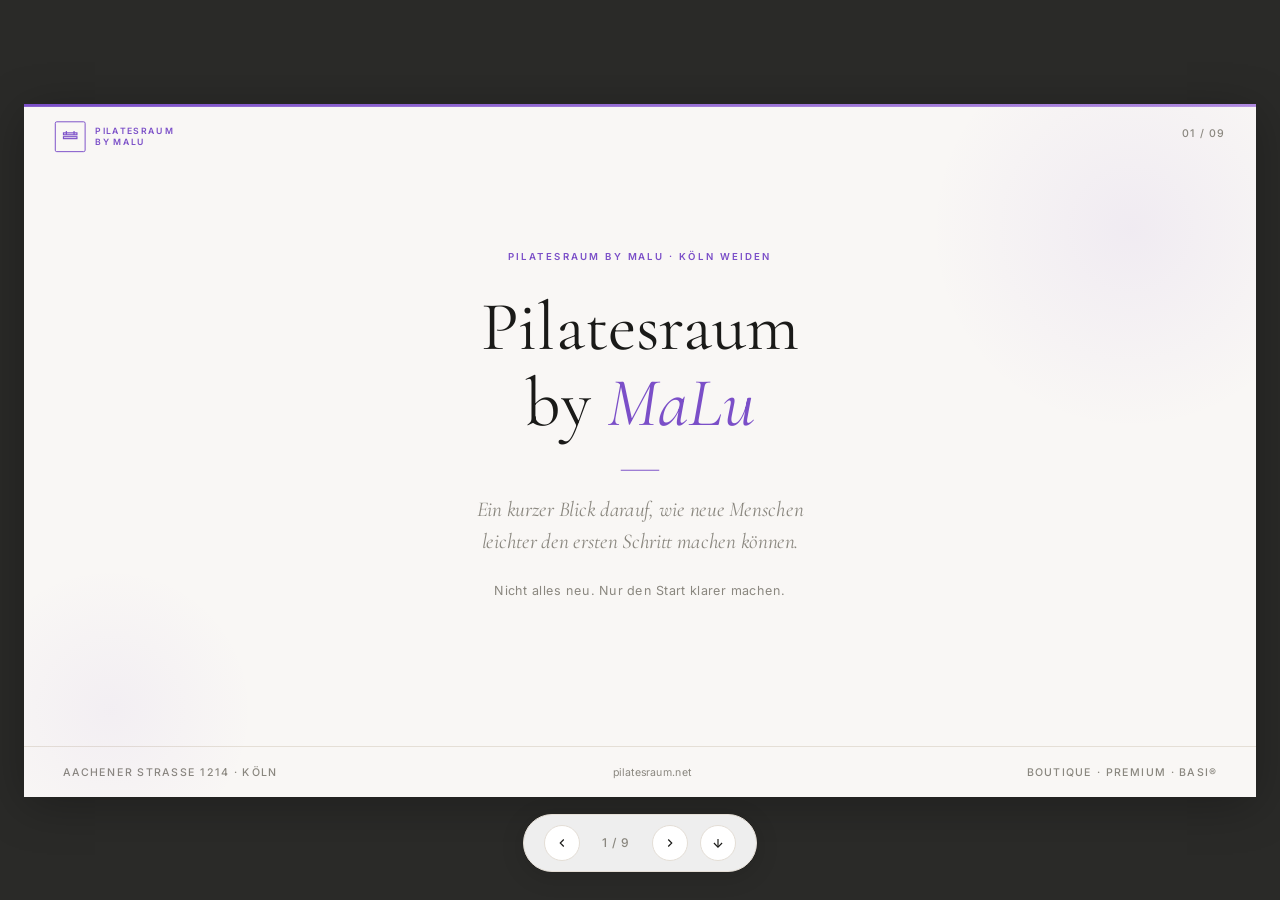
==== commit 6faa691a: "Fit all slides to 16:9 via proportional scaling; tighten spacing - Slides now keep a fixed 1280x720 " ====
--- a/index.html
+++ b/index.html
@@ -95,7 +95,7 @@
   </div>
   <div class="slide-number">02 / 09</div>
 
-  <div style="flex:1;display:flex;flex-direction:column;padding:72px 60px 32px;">
+  <div style="flex:1;display:flex;flex-direction:column;padding:54px 56px 26px;">
 
     <!-- Headline -->
     <div style="margin-bottom:36px;">
@@ -112,7 +112,7 @@
         <!-- Step 1: Instagram -->
         <div class="flow-step">
           <div class="step-thumb screenshot-box" style="width:110px;height:70px;border-radius:8px;">
-            <img src="assets/instagram-profile.png" alt="Instagram Profil" onerror="this.style.display='none'">
+            <img src="instagram-profile.png" alt="Instagram Profil" onerror="this.style.display='none'">
             <div class="placeholder-label"><span class="filename">instagram-<br>profile.png</span></div>
           </div>
           <div class="step-label" style="font-size:10px;margin-top:6px;">Instagram</div>
@@ -124,7 +124,7 @@
         <!-- Step 2: Profil -->
         <div class="flow-step">
           <div class="step-thumb screenshot-box" style="width:110px;height:70px;border-radius:8px;">
-            <img src="assets/instagram-grid.png" alt="Instagram Grid" onerror="this.style.display='none'">
+            <img src="instagram-grid.png" alt="Instagram Grid" onerror="this.style.display='none'">
             <div class="placeholder-label"><span class="filename">instagram-<br>grid.png</span></div>
           </div>
           <div class="step-label" style="font-size:10px;margin-top:6px;">Profil</div>
@@ -136,7 +136,7 @@
         <!-- Step 3: Website -->
         <div class="flow-step">
           <div class="step-thumb screenshot-box" style="width:110px;height:70px;border-radius:8px;">
-            <img src="assets/website-home.png" alt="Website Home" onerror="this.style.display='none'">
+            <img src="website-home.png" alt="Website Home" onerror="this.style.display='none'">
             <div class="placeholder-label"><span class="filename">website-<br>home.png</span></div>
           </div>
           <div class="step-label" style="font-size:10px;margin-top:6px;">Website</div>
@@ -148,7 +148,7 @@
         <!-- Step 4: Angebote -->
         <div class="flow-step">
           <div class="step-thumb screenshot-box" style="width:110px;height:70px;border-radius:8px;">
-            <img src="assets/website-offer.png" alt="Angebote" onerror="this.style.display='none'">
+            <img src="website-offer.png" alt="Angebote" onerror="this.style.display='none'">
             <div class="placeholder-label"><span class="filename">website-<br>offer.png</span></div>
           </div>
           <div class="step-label" style="font-size:10px;margin-top:6px;">Angebote & Preise</div>
@@ -206,19 +206,19 @@
   </div>
   <div class="slide-number">03 / 09</div>
 
-  <div style="flex:1;display:flex;flex-direction:column;padding:72px 60px 32px;">
-
-    <div style="margin-bottom:28px;">
-      <div class="label" style="margin-bottom:10px;">Was gut funktioniert</div>
+  <div style="flex:1;display:flex;flex-direction:column;padding:54px 56px 26px;">
+
+    <div style="margin-bottom:16px;">
+      <div class="label" style="margin-bottom:8px;">Was gut funktioniert</div>
       <h2 class="display-md">Euer Profil wirkt ruhig,<br>hochwertig und <em>fachlich</em></h2>
     </div>
 
-    <div style="flex:1;display:flex;gap:40px;align-items:stretch;">
+    <div style="flex:1;display:flex;gap:40px;align-items:stretch;min-height:0;">
 
       <!-- Screenshot links -->
-      <div style="position:relative;flex-shrink:0;width:280px;">
-        <div class="screenshot-box" style="height:420px;width:280px;border-radius:12px;box-shadow:0 4px 24px rgba(0,0,0,0.1);">
-          <img src="assets/instagram-profile.png" alt="Instagram Profil" style="object-position:top;" onerror="this.style.display='none'">
+      <div style="position:relative;flex-shrink:0;width:255px;">
+        <div class="screenshot-box" style="height:460px;width:255px;border-radius:12px;box-shadow:0 4px 24px rgba(0,0,0,0.1);">
+          <img src="instagram-profile.png" alt="Instagram Profil" style="object-position:top;" onerror="this.style.display='none'">
           <div class="placeholder-label">
             <svg width="28" height="28" viewBox="0 0 24 24" fill="none" stroke="#8A877F" stroke-width="1.5"><rect x="3" y="3" width="18" height="18" rx="4"/><circle cx="8.5" cy="8.5" r="1.5"/><polyline points="21 15 16 10 5 21"/></svg>
             <span class="filename">instagram-profile.png</span>
@@ -227,7 +227,7 @@
         </div>
 
         <!-- Annotation lines (decorative SVG) -->
-        <svg style="position:absolute;top:0;left:0;width:100%;height:100%;pointer-events:none;overflow:visible;" viewBox="0 0 280 420">
+        <svg style="position:absolute;top:0;left:0;width:100%;height:100%;pointer-events:none;overflow:visible;" viewBox="0 0 280 420" preserveAspectRatio="none">
           <!-- Arrow to top area (Bio) -->
           <line x1="280" y1="80" x2="310" y2="80" stroke="#7B4FC8" stroke-width="1.2" stroke-dasharray="4,3" opacity="0.6"/>
           <circle cx="278" cy="80" r="3" fill="#7B4FC8" opacity="0.7"/>
@@ -241,37 +241,37 @@
       </div>
 
       <!-- Callouts rechts -->
-      <div style="flex:1;display:flex;flex-direction:column;justify-content:center;gap:24px;padding-left:40px;">
-
-        <div style="display:flex;flex-direction:column;gap:8px;">
-          <div style="display:flex;align-items:center;gap:10px;margin-bottom:4px;">
-            <div style="width:28px;height:28px;border-radius:50%;background:var(--color-accent-light);display:flex;align-items:center;justify-content:center;font-size:13px;">✦</div>
+      <div style="flex:1;display:flex;flex-direction:column;justify-content:center;gap:14px;padding-left:36px;">
+
+        <div style="display:flex;flex-direction:column;gap:6px;">
+          <div style="display:flex;align-items:center;gap:10px;">
+            <div style="width:26px;height:26px;border-radius:50%;background:var(--color-accent-light);display:flex;align-items:center;justify-content:center;font-size:12px;">✦</div>
             <span style="font-size:11px;font-weight:700;letter-spacing:0.14em;text-transform:uppercase;color:var(--color-accent);">Erster Eindruck</span>
           </div>
-          <div class="card-sm">
-            <p style="font-size:15px;font-weight:500;color:var(--color-text);margin-bottom:4px;">Ruhig, hochwertig, klar</p>
+          <div class="card-sm" style="padding:14px 16px;">
+            <p style="font-size:15px;font-weight:500;color:var(--color-text);margin-bottom:3px;">Ruhig, hochwertig, klar</p>
             <p class="body-sm">Das Profil strahlt sofort Premium aus — die Bildsprache und die Stimmung passen perfekt zu einem Boutique-Pilatesstudio.</p>
           </div>
         </div>
 
-        <div style="display:flex;flex-direction:column;gap:8px;">
-          <div style="display:flex;align-items:center;gap:10px;margin-bottom:4px;">
-            <div style="width:28px;height:28px;border-radius:50%;background:var(--color-accent-light);display:flex;align-items:center;justify-content:center;font-size:13px;">✦</div>
+        <div style="display:flex;flex-direction:column;gap:6px;">
+          <div style="display:flex;align-items:center;gap:10px;">
+            <div style="width:26px;height:26px;border-radius:50%;background:var(--color-accent-light);display:flex;align-items:center;justify-content:center;font-size:12px;">✦</div>
             <span style="font-size:11px;font-weight:700;letter-spacing:0.14em;text-transform:uppercase;color:var(--color-accent);">Fachwissen</span>
           </div>
-          <div class="card-sm">
-            <p style="font-size:15px;font-weight:500;color:var(--color-text);margin-bottom:4px;">BASI® & DPV sichtbar</p>
+          <div class="card-sm" style="padding:14px 16px;">
+            <p style="font-size:15px;font-weight:500;color:var(--color-text);margin-bottom:3px;">BASI® & DPV sichtbar</p>
             <p class="body-sm">Zertifizierung und Mitgliedschaft im Deutschen Pilatesverband geben sofort Vertrauen. Das ist nicht selbstverständlich.</p>
           </div>
         </div>
 
-        <div style="display:flex;flex-direction:column;gap:8px;">
-          <div style="display:flex;align-items:center;gap:10px;margin-bottom:4px;">
-            <div style="width:28px;height:28px;border-radius:50%;background:var(--color-accent-light);display:flex;align-items:center;justify-content:circle;font-size:13px;">✦</div>
+        <div style="display:flex;flex-direction:column;gap:6px;">
+          <div style="display:flex;align-items:center;gap:10px;">
+            <div style="width:26px;height:26px;border-radius:50%;background:var(--color-accent-light);display:flex;align-items:center;justify-content:center;font-size:12px;">✦</div>
             <span style="font-size:11px;font-weight:700;letter-spacing:0.14em;text-transform:uppercase;color:var(--color-accent);">Ästhetik</span>
           </div>
-          <div class="card-sm">
-            <p style="font-size:15px;font-weight:500;color:var(--color-text);margin-bottom:4px;">Bildwelt und Ton stimmen</p>
+          <div class="card-sm" style="padding:14px 16px;">
+            <p style="font-size:15px;font-weight:500;color:var(--color-text);margin-bottom:3px;">Bildwelt und Ton stimmen</p>
             <p class="body-sm">Der Stil der Beiträge — anatomische Grafiken, Studio-Aufnahmen, ruhige Farben — passt zusammen und wirkt durchdacht.</p>
           </div>
         </div>
@@ -295,19 +295,19 @@
   </div>
   <div class="slide-number">04 / 09</div>
 
-  <div style="flex:1;display:flex;flex-direction:column;padding:72px 60px 32px;">
-
-    <div style="margin-bottom:28px;">
-      <div class="label" style="margin-bottom:10px;">Wo es noch hängen bleiben kann</div>
+  <div style="flex:1;display:flex;flex-direction:column;padding:54px 56px 26px;">
+
+    <div style="margin-bottom:16px;">
+      <div class="label" style="margin-bottom:8px;">Wo es noch hängen bleiben kann</div>
       <h2 class="display-md">Der erste Schritt ist <em>noch nicht</em><br>sofort klar</h2>
     </div>
 
-    <div style="flex:1;display:flex;gap:40px;align-items:stretch;">
+    <div style="flex:1;display:flex;gap:40px;align-items:stretch;min-height:0;">
 
       <!-- Screenshot links -->
-      <div style="position:relative;flex-shrink:0;width:280px;">
-        <div class="screenshot-box" style="height:420px;width:280px;border-radius:12px;box-shadow:0 4px 24px rgba(0,0,0,0.1);">
-          <img src="assets/instagram-profile.png" alt="Instagram Profil" style="object-position:top;" onerror="this.style.display='none'">
+      <div style="position:relative;flex-shrink:0;width:255px;">
+        <div class="screenshot-box" style="height:460px;width:255px;border-radius:12px;box-shadow:0 4px 24px rgba(0,0,0,0.1);">
+          <img src="instagram-profile.png" alt="Instagram Profil" style="object-position:top;" onerror="this.style.display='none'">
           <div class="placeholder-label">
             <svg width="28" height="28" viewBox="0 0 24 24" fill="none" stroke="#8A877F" stroke-width="1.5"><rect x="3" y="3" width="18" height="18" rx="4"/><circle cx="8.5" cy="8.5" r="1.5"/><polyline points="21 15 16 10 5 21"/></svg>
             <span class="filename">instagram-profile.png</span>
@@ -316,7 +316,7 @@
         </div>
 
         <!-- Annotation lines (orange for questions) -->
-        <svg style="position:absolute;top:0;left:0;width:100%;height:100%;pointer-events:none;overflow:visible;" viewBox="0 0 280 420">
+        <svg style="position:absolute;top:0;left:0;width:100%;height:100%;pointer-events:none;overflow:visible;" viewBox="0 0 280 420" preserveAspectRatio="none">
           <line x1="280" y1="100" x2="310" y2="110" stroke="#C4883A" stroke-width="1.2" stroke-dasharray="4,3" opacity="0.7"/>
           <circle cx="278" cy="100" r="3" fill="#C4883A" opacity="0.8"/>
           <line x1="280" y1="190" x2="310" y2="210" stroke="#C4883A" stroke-width="1.2" stroke-dasharray="4,3" opacity="0.7"/>
@@ -327,12 +327,12 @@
       </div>
 
       <!-- Callouts rechts -->
-      <div style="flex:1;display:flex;flex-direction:column;justify-content:center;gap:18px;padding-left:40px;">
+      <div style="flex:1;display:flex;flex-direction:column;justify-content:center;gap:12px;padding-left:36px;">
 
         <div class="callout warn" style="max-width:100%;">
           <div class="callout-dot warn"></div>
           <div>
-            <p style="font-size:14px;font-weight:600;color:var(--color-text);margin-bottom:3px;">„Was soll ich als Anfängerin zuerst tun?"</p>
+            <p style="font-size:14px;font-weight:600;color:var(--color-text);margin-bottom:2px;">„Was soll ich als Anfängerin zuerst tun?"</p>
             <p class="body-sm">Das Profil zeigt viel — aber eine neue Person findet keinen klaren nächsten Schritt für sich.</p>
           </div>
         </div>
@@ -340,7 +340,7 @@
         <div class="callout warn" style="max-width:100%;">
           <div class="callout-dot warn"></div>
           <div>
-            <p style="font-size:14px;font-weight:600;color:var(--color-text);margin-bottom:3px;">„Matte, Reformer oder 1:1 — was passt zu mir?"</p>
+            <p style="font-size:14px;font-weight:600;color:var(--color-text);margin-bottom:2px;">„Matte, Reformer oder 1:1 — was passt zu mir?"</p>
             <p class="body-sm">Wer Pilates noch nicht kennt, weiß nicht, womit man am besten anfängt. Eine kleine Orientierungshilfe fehlt noch.</p>
           </div>
         </div>
@@ -348,14 +348,12 @@
         <div class="callout warn" style="max-width:100%;">
           <div class="callout-dot warn"></div>
           <div>
-            <p style="font-size:14px;font-weight:600;color:var(--color-text);margin-bottom:3px;">„Wo klicke ich, wenn ich noch unsicher bin?"</p>
+            <p style="font-size:14px;font-weight:600;color:var(--color-text);margin-bottom:2px;">„Wo klicke ich, wenn ich noch unsicher bin?"</p>
             <p class="body-sm">Der Link in der Bio führt direkt auf die Website — aber ohne eine ruhige Brücke dazwischen kann es zu schnell zu viel sein.</p>
           </div>
         </div>
 
-        <div class="thin-line-full"></div>
-
-        <p style="font-family:'Cormorant Garamond',Georgia,serif;font-size:17px;font-style:italic;color:var(--color-muted);line-height:1.5;max-width:400px;">
+        <p style="font-family:'Cormorant Garamond',Georgia,serif;font-size:16px;font-style:italic;color:var(--color-muted);line-height:1.45;max-width:420px;margin-top:2px;">
           Das Profil wirkt schön. Aber eine neue Person muss noch selbst herausfinden, wie sie am besten startet.
         </p>
 
@@ -378,19 +376,19 @@
   </div>
   <div class="slide-number">05 / 09</div>
 
-  <div style="flex:1;display:flex;flex-direction:column;padding:72px 60px 32px;">
-
-    <div style="margin-bottom:28px;">
-      <div class="label" style="margin-bottom:10px;">Die Website</div>
+  <div style="flex:1;display:flex;flex-direction:column;padding:54px 56px 26px;">
+
+    <div style="margin-bottom:16px;">
+      <div class="label" style="margin-bottom:8px;">Die Website</div>
       <h2 class="display-md">Auf der Website kommen viele<br>Entscheidungen <em>auf einmal</em></h2>
     </div>
 
-    <div style="flex:1;display:flex;gap:36px;align-items:stretch;">
+    <div style="flex:1;display:flex;gap:36px;align-items:stretch;min-height:0;">
 
       <!-- Website Screenshot -->
-      <div style="position:relative;flex-shrink:0;width:300px;">
-        <div class="screenshot-box" style="height:400px;width:300px;border-radius:12px;box-shadow:0 4px 24px rgba(0,0,0,0.12);">
-          <img src="assets/website-offer.png" alt="Website Angebote" style="object-position:top;" onerror="this.style.display='none'">
+      <div style="position:relative;flex-shrink:0;width:270px;">
+        <div class="screenshot-box" style="height:460px;width:270px;border-radius:12px;box-shadow:0 4px 24px rgba(0,0,0,0.12);">
+          <img src="website-offer.png" alt="Website Angebote" style="object-position:top;" onerror="this.style.display='none'">
           <div class="placeholder-label">
             <svg width="28" height="28" viewBox="0 0 24 24" fill="none" stroke="#8A877F" stroke-width="1.5"><rect x="3" y="3" width="18" height="18" rx="4"/><circle cx="8.5" cy="8.5" r="1.5"/><polyline points="21 15 16 10 5 21"/></svg>
             <span class="filename">website-offer.png</span>
@@ -399,7 +397,7 @@
         </div>
 
         <!-- Orange markers on screenshot -->
-        <svg style="position:absolute;top:0;left:0;width:100%;height:100%;pointer-events:none;overflow:visible;" viewBox="0 0 300 400">
+        <svg style="position:absolute;top:0;left:0;width:100%;height:100%;pointer-events:none;overflow:visible;" viewBox="0 0 300 400" preserveAspectRatio="none">
           <line x1="300" y1="90" x2="330" y2="80" stroke="#C4883A" stroke-width="1.2" stroke-dasharray="4,3" opacity="0.7"/>
           <circle cx="298" cy="90" r="3" fill="#C4883A" opacity="0.8"/>
           <line x1="300" y1="190" x2="330" y2="180" stroke="#C4883A" stroke-width="1.2" stroke-dasharray="4,3" opacity="0.7"/>
@@ -412,43 +410,41 @@
       </div>
 
       <!-- Fragen / Callouts -->
-      <div style="flex:1;display:flex;flex-direction:column;justify-content:center;gap:14px;padding-left:36px;">
-
-        <div class="callout warn" style="max-width:100%;">
+      <div style="flex:1;display:flex;flex-direction:column;justify-content:center;gap:10px;padding-left:32px;">
+
+        <div class="callout warn" style="max-width:100%;padding:10px 14px;">
           <div class="callout-dot warn"></div>
           <div>
-            <p style="font-size:13px;font-weight:600;color:var(--color-text);margin-bottom:2px;">„Welches Angebot passt zu mir?"</p>
+            <p style="font-size:13px;font-weight:600;color:var(--color-text);margin-bottom:1px;">„Welches Angebot passt zu mir?"</p>
             <p class="body-sm">Personal Training, Einzelticket, Abo — für neue Menschen ist das noch nicht leicht einzuordnen.</p>
           </div>
         </div>
 
-        <div class="callout warn" style="max-width:100%;">
+        <div class="callout warn" style="max-width:100%;padding:10px 14px;">
           <div class="callout-dot warn"></div>
           <div>
-            <p style="font-size:13px;font-weight:600;color:var(--color-text);margin-bottom:2px;">„Muss ich direkt ein Paket wählen?"</p>
+            <p style="font-size:13px;font-weight:600;color:var(--color-text);margin-bottom:1px;">„Muss ich direkt ein Paket wählen?"</p>
             <p class="body-sm">Wer zum ersten Mal bucht, fragt sich, ob es auch eine niedrigschwellige Option gibt.</p>
           </div>
         </div>
 
-        <div class="callout warn" style="max-width:100%;">
+        <div class="callout warn" style="max-width:100%;padding:10px 14px;">
           <div class="callout-dot warn"></div>
           <div>
-            <p style="font-size:13px;font-weight:600;color:var(--color-text);margin-bottom:2px;">„Was ist der einfachste Start?"</p>
-            <p class="body-sm">Diese Frage bleibt auf der Angebotsseite noch unbeantwortet — sie beantwortet selbst, was es gibt, aber nicht, was zu wem passt.</p>
-          </div>
-        </div>
-
-        <div class="callout warn" style="max-width:100%;">
+            <p style="font-size:13px;font-weight:600;color:var(--color-text);margin-bottom:1px;">„Was ist der einfachste Start?"</p>
+            <p class="body-sm">Diese Frage bleibt auf der Angebotsseite noch unbeantwortet — was es gibt, ist klar, aber nicht, was zu wem passt.</p>
+          </div>
+        </div>
+
+        <div class="callout warn" style="max-width:100%;padding:10px 14px;">
           <div class="callout-dot warn"></div>
           <div>
-            <p style="font-size:13px;font-weight:600;color:var(--color-text);margin-bottom:2px;">„Was passiert, wenn ich das Falsche buche?"</p>
+            <p style="font-size:13px;font-weight:600;color:var(--color-text);margin-bottom:1px;">„Was passiert, wenn ich das Falsche buche?"</p>
             <p class="body-sm">Unsicherheit entsteht, wenn niemand sagt: Keine Sorge — wir helfen dir, den richtigen Start zu finden.</p>
           </div>
         </div>
 
-        <div class="thin-line-full" style="margin-top:6px;"></div>
-
-        <p style="font-family:'Cormorant Garamond',Georgia,serif;font-size:16px;font-style:italic;color:var(--color-muted);line-height:1.5;max-width:380px;">
+        <p style="font-family:'Cormorant Garamond',Georgia,serif;font-size:15px;font-style:italic;color:var(--color-muted);line-height:1.4;max-width:420px;margin-top:2px;">
           Für Menschen, die schon genau wissen, was sie wollen, ist das okay. Für neue Menschen kann es zu früh zu viel sein.
         </p>
 
@@ -471,18 +467,18 @@
   </div>
   <div class="slide-number">06 / 09</div>
 
-  <div style="flex:1;display:flex;flex-direction:column;padding:72px 60px 32px;">
-
-    <div style="margin-bottom:36px;">
-      <div class="label" style="margin-bottom:10px;">Eine kleine Verbesserung</div>
+  <div style="flex:1;display:flex;flex-direction:column;padding:54px 56px 26px;">
+
+    <div style="margin-bottom:14px;">
+      <div class="label" style="margin-bottom:8px;">Eine kleine Verbesserung</div>
       <h2 class="display-md">Erst kurz einordnen.<br>Dann <em>passend starten.</em></h2>
     </div>
 
-    <div style="flex:1;display:flex;gap:60px;align-items:center;">
+    <div style="flex:1;display:flex;gap:56px;align-items:center;min-height:0;">
 
       <!-- HEUTE -->
       <div class="ba-block">
-        <div class="ba-label today" style="margin-bottom:16px;">— Heute</div>
+        <div class="ba-label today" style="margin-bottom:10px;">— Heute</div>
 
         <div class="ba-step">
           <div class="step-icon neutral">💡</div>
@@ -517,14 +513,14 @@
 
       <!-- Divider -->
       <div style="display:flex;flex-direction:column;align-items:center;gap:12px;">
-        <div style="width:1px;height:80px;background:var(--color-line);"></div>
+        <div style="width:1px;height:60px;background:var(--color-line);"></div>
         <div style="width:32px;height:32px;border-radius:50%;background:var(--color-accent);display:flex;align-items:center;justify-content:center;color:white;font-size:14px;font-weight:600;">→</div>
-        <div style="width:1px;height:80px;background:var(--color-line);"></div>
+        <div style="width:1px;height:60px;background:var(--color-line);"></div>
       </div>
 
       <!-- BESSER -->
       <div class="ba-block">
-        <div class="ba-label better" style="margin-bottom:16px;">— Einfacher</div>
+        <div class="ba-label better" style="margin-bottom:10px;">— Einfacher</div>
 
         <div class="ba-step">
           <div class="step-icon neutral">💡</div>
@@ -558,9 +554,9 @@
       </div>
     </div>
 
-    <div style="margin-top:24px;">
+    <div style="margin-top:14px;">
       <div class="thin-line-full"></div>
-      <p style="font-family:'Cormorant Garamond',Georgia,serif;font-size:18px;font-style:italic;color:var(--color-muted);line-height:1.5;margin-top:14px;">
+      <p style="font-family:'Cormorant Garamond',Georgia,serif;font-size:17px;font-style:italic;color:var(--color-muted);line-height:1.4;margin-top:10px;">
         Neue Menschen müssen nicht sofort alles allein entscheiden.
       </p>
     </div>
@@ -679,15 +675,15 @@
   </div>
   <div class="slide-number">08 / 09</div>
 
-  <div style="flex:1;display:flex;flex-direction:column;padding:72px 60px 32px;">
-
-    <div style="margin-bottom:40px;">
-      <div class="label" style="margin-bottom:10px;">Was sich ändern würde</div>
+  <div style="flex:1;display:flex;flex-direction:column;padding:54px 56px 26px;">
+
+    <div style="margin-bottom:24px;">
+      <div class="label" style="margin-bottom:8px;">Was sich ändern würde</div>
       <h2 class="display-md">Nur kleine Dinge, die den Start <em>klarer machen</em></h2>
     </div>
 
     <!-- Four cards -->
-    <div style="flex:1;display:flex;gap:20px;align-items:stretch;">
+    <div style="flex:1;display:flex;gap:18px;align-items:stretch;min-height:0;">
 
       <!-- Card 1 -->
       <div class="card" style="flex:1;display:flex;flex-direction:column;gap:14px;">
@@ -731,9 +727,9 @@
 
     </div>
 
-    <div style="margin-top:24px;">
+    <div style="margin-top:16px;">
       <div class="thin-line-full"></div>
-      <p style="font-family:'Cormorant Garamond',Georgia,serif;font-size:18px;font-style:italic;color:var(--color-muted);line-height:1.5;margin-top:14px;">
+      <p style="font-family:'Cormorant Garamond',Georgia,serif;font-size:17px;font-style:italic;color:var(--color-muted);line-height:1.4;margin-top:10px;">
         Es geht nicht darum, euer Instagram neu zu erfinden. Es geht darum, neuen Menschen den Start leichter zu machen.
       </p>
     </div>
@@ -755,15 +751,15 @@
   </div>
   <div class="slide-number">09 / 09</div>
 
-  <div style="flex:1;display:flex;flex-direction:column;padding:72px 60px 32px;">
-
-    <div style="margin-bottom:36px;">
-      <div class="label" style="margin-bottom:10px;">Der nächste Schritt</div>
+  <div style="flex:1;display:flex;flex-direction:column;padding:54px 56px 26px;">
+
+    <div style="margin-bottom:20px;">
+      <div class="label" style="margin-bottom:8px;">Der nächste Schritt</div>
       <h2 class="display-md">Dann schauen wir, ob <em>echte Anfragen</em> kommen</h2>
     </div>
 
     <!-- Three columns: who, what, how -->
-    <div style="display:flex;gap:20px;margin-bottom:32px;">
+    <div style="display:flex;gap:18px;margin-bottom:20px;">
 
       <div class="card" style="flex:1;display:flex;flex-direction:column;gap:12px;">
         <div style="display:flex;align-items:center;gap:10px;padding-bottom:10px;border-bottom:1px solid var(--color-line);">
@@ -795,7 +791,7 @@
     </div>
 
     <!-- Results row -->
-    <div style="display:flex;gap:12px;margin-bottom:20px;">
+    <div style="display:flex;gap:12px;margin-bottom:16px;">
 
       <div class="card-sm" style="flex:1;display:flex;align-items:flex-start;gap:12px;">
         <div class="result-dot dot-neutral" style="margin-top:4px;"></div>
@@ -826,8 +822,8 @@
     <div class="thin-line-full"></div>
 
     <!-- Closing statement -->
-    <div style="display:flex;align-items:center;justify-content:space-between;margin-top:16px;">
-      <p style="font-family:'Cormorant Garamond',Georgia,serif;font-size:22px;font-style:italic;color:var(--color-text);line-height:1.4;max-width:500px;">
+    <div style="display:flex;align-items:center;justify-content:space-between;margin-top:12px;">
+      <p style="font-family:'Cormorant Garamond',Georgia,serif;font-size:21px;font-style:italic;color:var(--color-text);line-height:1.35;max-width:500px;">
         Erst klein testen.<br>Dann entscheiden.
       </p>
       <div style="text-align:right;">
--- a/styles.css
+++ b/styles.css
@@ -87,27 +87,45 @@
   display: flex;
   flex-direction: column;
   align-items: center;
-  padding: 32px 0 100px;
+  justify-content: flex-start;
+  min-height: 100vh;
+  padding: 0;
   gap: 0;
 }
 
+/* The slide keeps a fixed 1280x720 internal coordinate system and is
+   scaled proportionally to the viewport via --scale (set in script.js).
+   This guarantees the content never overflows, regardless of screen size. */
 .slide {
-  width: var(--slide-w);
-  height: var(--slide-h);
+  width: 1280px;
+  height: 720px;
   background: var(--color-bg);
   position: relative;
   overflow: hidden;
   display: none;
   flex-direction: column;
   box-shadow: 0 8px 48px rgba(0,0,0,0.28);
-}
-
-.slide.active { display: flex; }
+  transform: scale(var(--scale, 1));
+  transform-origin: top center;
+  /* collapse the empty space the transform leaves below the box */
+  margin-bottom: calc(-1 * (1 - var(--scale, 1)) * 720px);
+}
+
+.slide.active {
+  display: flex;
+  /* center the (scaled) active slide vertically in the viewport */
+  margin-top: calc((100vh - var(--scale, 1) * 720px) / 2);
+}
 
 /* Scroll mode — alle Slides untereinander */
+body.scroll-mode #presentation {
+  justify-content: flex-start;
+  padding: 24px 0 80px;
+}
 body.scroll-mode .slide {
   display: flex !important;
-  margin-bottom: 24px;
+  margin-top: 0;
+  margin-bottom: calc(-1 * (1 - var(--scale, 1)) * 720px + 24px);
 }
 body.scroll-mode #nav-bar { display: none; }
 
@@ -194,9 +212,9 @@
 
 .display-md {
   font-family: var(--font-display);
-  font-size: 38px;
+  font-size: 33px;
   font-weight: 400;
-  line-height: 1.15;
+  line-height: 1.12;
   color: var(--color-text);
 }
 .display-md em {
@@ -333,7 +351,7 @@
   background: var(--color-white);
   border: 1px solid var(--color-line);
   border-radius: var(--radius);
-  padding: 24px 22px;
+  padding: 18px 20px;
   box-shadow: var(--shadow);
 }
 
@@ -457,7 +475,7 @@
   display: flex;
   align-items: center;
   gap: 8px;
-  padding: 11px 14px;
+  padding: 8px 13px;
   border-radius: 8px;
   border: 1px solid var(--color-line);
   background: var(--color-white);
@@ -493,8 +511,9 @@
 .ba-arrow {
   display: flex;
   justify-content: center;
-  margin: 6px 0;
-  color: var(--color-muted);
+  margin: 1px 0;
+  color: var(--color-muted);
+  font-size: 12px;
 }
 
 .ba-divider {
@@ -683,33 +702,19 @@
 .h-full { height: 100%; }
 .flex-1 { flex: 1; }
 
-/* ===== PRINT ===== */
+/* ===== PRINT =====
+   For PDF export the slide must render at full 1280x720 with no scaling. */
 @media print {
   html { background: white; }
   #nav-bar { display: none !important; }
-  #presentation { padding: 0; gap: 0; }
+  #presentation { padding: 0; gap: 0; min-height: 0; display: block; }
   .slide {
     display: flex !important;
+    transform: none !important;
+    margin: 0 !important;
     page-break-after: always;
     break-after: page;
     box-shadow: none;
-    margin: 0;
   }
   @page { size: 1280px 720px landscape; margin: 0; }
 }
-
-/* ===== RESPONSIVE SCALE ===== */
-@media (max-width: 1360px) {
-  :root { --slide-w: 960px; --slide-h: 540px; }
-  .display-xl { font-size: 54px; }
-  .display-lg { font-size: 36px; }
-  .display-md { font-size: 28px; }
-  .mockup-headline { font-size: 17px; }
-}
-
-@media (max-width: 1020px) {
-  :root { --slide-w: 100vw; --slide-h: calc(100vw * 0.5625); }
-  .display-xl { font-size: 42px; }
-  .display-lg { font-size: 28px; }
-  .display-md { font-size: 22px; }
-}
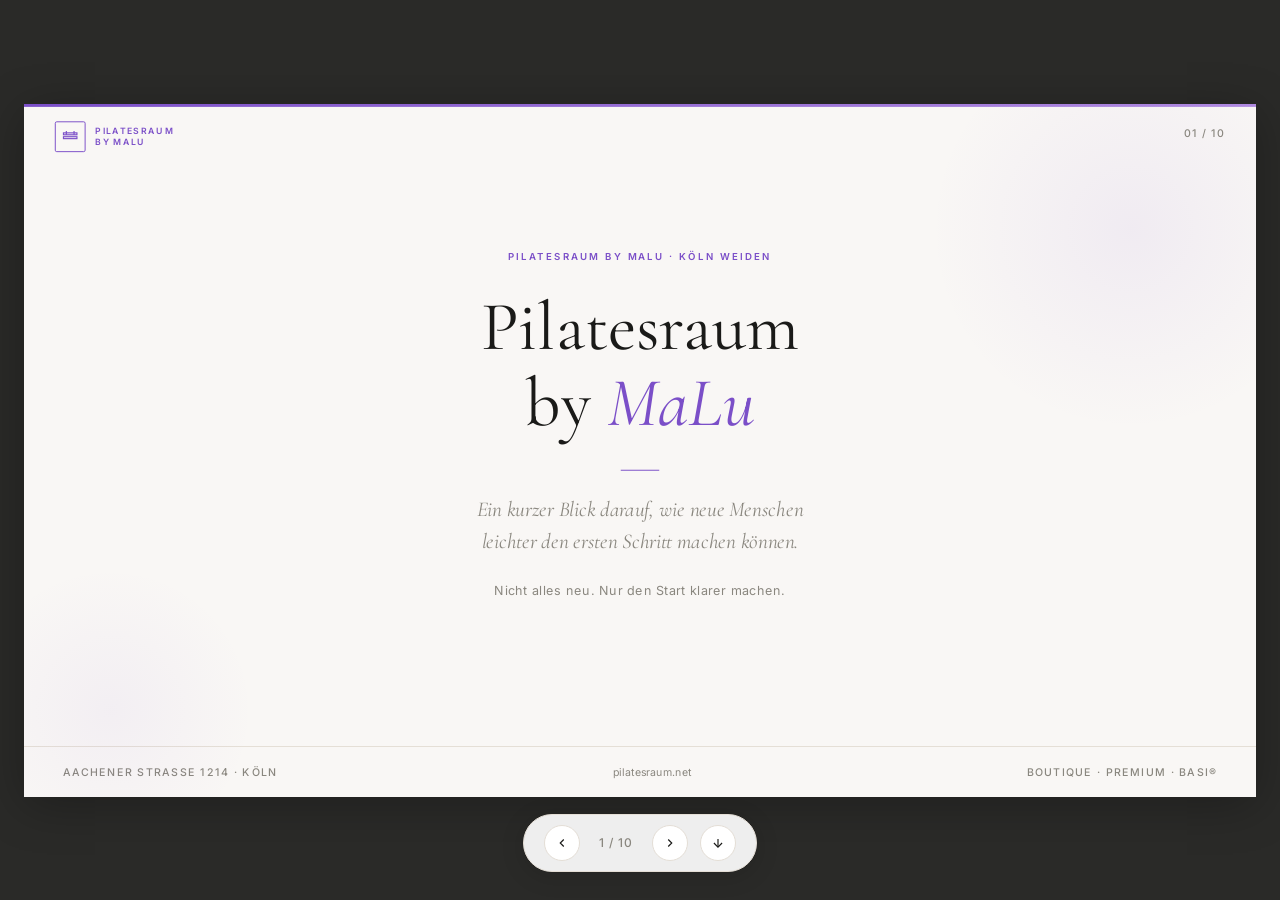
==== commit 66711c9f: "Folie 10 ergänzen: faires Test-Angebot ohne Risiko" ====
--- a/index.html
+++ b/index.html
@@ -48,7 +48,7 @@
     <div class="logo-text">PILATESRAUM<br>BY MALU</div>
   </div>
 
-  <div class="slide-number">01 / 09</div>
+  <div class="slide-number">01 / 10</div>
 
   <!-- Center content -->
   <div style="flex:1;display:flex;align-items:center;justify-content:center;padding:0 100px;">
@@ -93,7 +93,7 @@
     </div>
     <div class="logo-text">PILATESRAUM<br>BY MALU</div>
   </div>
-  <div class="slide-number">02 / 09</div>
+  <div class="slide-number">02 / 10</div>
 
   <div style="flex:1;display:flex;flex-direction:column;padding:54px 56px 26px;">
 
@@ -204,7 +204,7 @@
     </div>
     <div class="logo-text">PILATESRAUM<br>BY MALU</div>
   </div>
-  <div class="slide-number">03 / 09</div>
+  <div class="slide-number">03 / 10</div>
 
   <div style="flex:1;display:flex;flex-direction:column;padding:54px 56px 26px;">
 
@@ -293,7 +293,7 @@
     </div>
     <div class="logo-text">PILATESRAUM<br>BY MALU</div>
   </div>
-  <div class="slide-number">04 / 09</div>
+  <div class="slide-number">04 / 10</div>
 
   <div style="flex:1;display:flex;flex-direction:column;padding:54px 56px 26px;">
 
@@ -374,7 +374,7 @@
     </div>
     <div class="logo-text">PILATESRAUM<br>BY MALU</div>
   </div>
-  <div class="slide-number">05 / 09</div>
+  <div class="slide-number">05 / 10</div>
 
   <div style="flex:1;display:flex;flex-direction:column;padding:54px 56px 26px;">
 
@@ -465,7 +465,7 @@
     </div>
     <div class="logo-text">PILATESRAUM<br>BY MALU</div>
   </div>
-  <div class="slide-number">06 / 09</div>
+  <div class="slide-number">06 / 10</div>
 
   <div style="flex:1;display:flex;flex-direction:column;padding:54px 56px 26px;">
 
@@ -576,7 +576,7 @@
     </div>
     <div class="logo-text">PILATESRAUM<br>BY MALU</div>
   </div>
-  <div class="slide-number">07 / 09</div>
+  <div class="slide-number">07 / 10</div>
 
   <!-- Full bleed layout: left label + right mockup -->
   <div style="flex:1;display:flex;gap:0;align-items:stretch;">
@@ -673,7 +673,7 @@
     </div>
     <div class="logo-text">PILATESRAUM<br>BY MALU</div>
   </div>
-  <div class="slide-number">08 / 09</div>
+  <div class="slide-number">08 / 10</div>
 
   <div style="flex:1;display:flex;flex-direction:column;padding:54px 56px 26px;">
 
@@ -749,7 +749,7 @@
     </div>
     <div class="logo-text">PILATESRAUM<br>BY MALU</div>
   </div>
-  <div class="slide-number">09 / 09</div>
+  <div class="slide-number">09 / 10</div>
 
   <div style="flex:1;display:flex;flex-direction:column;padding:54px 56px 26px;">
 
@@ -837,6 +837,88 @@
 </section>
 
 
+<!-- ============ SLIDE 10 — Fairness / Angebot ============ -->
+<section class="slide" id="slide-10">
+  <div class="slide-top-bar"></div>
+  <div class="slide-logo">
+    <div class="logo-mark">
+      <svg viewBox="0 0 20 20"><rect x="3" y="6" width="14" height="2"/><rect x="3" y="10" width="14" height="2"/><line x1="6" y1="4" x2="6" y2="8"/><line x1="14" y1="4" x2="14" y2="8"/></svg>
+    </div>
+    <div class="logo-text">PILATESRAUM<br>BY MALU</div>
+  </div>
+  <div class="slide-number">10 / 10</div>
+
+  <div style="flex:1;display:flex;flex-direction:column;padding:50px 56px 24px;background:#F6F1EA;">
+
+    <!-- Heading -->
+    <div style="margin-bottom:20px;">
+      <h2 style="font-family:'Cormorant Garamond',Georgia,serif;font-size:34px;font-weight:400;line-height:1.1;color:#3D3A33;margin-bottom:9px;">Kleiner Test. Kein großes Risiko.</h2>
+      <p style="font-size:15px;font-weight:400;color:#6B655B;line-height:1.5;max-width:760px;">Ihr zahlt nicht für Versprechen. Ihr zahlt nur, wenn durch den Test wirklich Umsatz entsteht.</p>
+    </div>
+
+    <!-- Three cards -->
+    <div style="display:flex;gap:18px;flex:1;align-items:stretch;">
+
+      <!-- CARD 1 -->
+      <div style="flex:1;display:flex;flex-direction:column;background:#FBF8F3;border:1px solid #E5DCCE;border-radius:14px;padding:24px 22px;">
+        <div style="font-size:30px;font-family:'Cormorant Garamond',Georgia,serif;color:#C9BFAE;font-weight:500;line-height:1;margin-bottom:14px;">1</div>
+        <h3 style="font-size:17px;font-weight:600;color:#3D3A33;line-height:1.25;margin-bottom:12px;">Kleines Werbebudget</h3>
+        <p style="font-size:13.5px;color:#6B655B;line-height:1.55;margin-bottom:18px;">Ihr setzt nur einen kleinen, vorher gedeckelten Betrag für Werbung ein.</p>
+        <div style="margin-top:auto;">
+          <div style="background:#F0E9DD;border-radius:10px;padding:14px 16px;text-align:center;">
+            <p style="font-size:11px;letter-spacing:0.06em;text-transform:uppercase;color:#A89C88;margin-bottom:4px;">Beispiel</p>
+            <p style="font-size:22px;font-weight:600;color:#3D3A33;">max. 250 €</p>
+            <p style="font-size:12px;color:#8A8170;">Werbebudget</p>
+          </div>
+          <p style="font-size:11.5px;color:#9A917F;line-height:1.5;margin-top:12px;">Das Geld geht direkt an Meta — nicht an Daniel.</p>
+        </div>
+      </div>
+
+      <!-- CARD 2 -->
+      <div style="flex:1;display:flex;flex-direction:column;background:#FBF8F3;border:1px solid #E5DCCE;border-radius:14px;padding:24px 22px;">
+        <div style="font-size:30px;font-family:'Cormorant Garamond',Georgia,serif;color:#C9BFAE;font-weight:500;line-height:1;margin-bottom:14px;">2</div>
+        <h3 style="font-size:17px;font-weight:600;color:#3D3A33;line-height:1.25;margin-bottom:12px;">Wenn niemand kauft: 0 €</h3>
+        <p style="font-size:13.5px;color:#6B655B;line-height:1.55;margin-bottom:18px;">Wenn aus dem Test keine zahlenden neuen Kunden entstehen, zahlt ihr mir keine Setup-Gebühr.</p>
+        <div style="margin-top:auto;">
+          <div style="background:#F0E9DD;border-radius:10px;padding:18px 16px;text-align:center;">
+            <p style="font-size:34px;font-weight:600;color:#3D3A33;line-height:1;">0 €</p>
+            <p style="font-size:12px;color:#8A8170;margin-top:6px;">an Daniel</p>
+          </div>
+          <p style="font-size:11.5px;color:#9A917F;line-height:1.5;margin-top:12px;">Keine Buchung. Keine Rechnung von mir.</p>
+        </div>
+      </div>
+
+      <!-- CARD 3 -->
+      <div style="flex:1;display:flex;flex-direction:column;background:#FBF8F3;border:1px solid #E5DCCE;border-radius:14px;padding:24px 22px;">
+        <div style="font-size:30px;font-family:'Cormorant Garamond',Georgia,serif;color:#C9BFAE;font-weight:500;line-height:1;margin-bottom:14px;">3</div>
+        <h3 style="font-size:17px;font-weight:600;color:#3D3A33;line-height:1.25;margin-bottom:12px;">Wenn Umsatz entsteht: fair teilen</h3>
+        <p style="font-size:13px;color:#6B655B;line-height:1.5;margin-bottom:14px;">Erst wird euer Werbebudget rechnerisch wieder reingeholt. Danach erhalte ich einen Anteil vom Umsatz, der durch neue Kunden aus dem Test entsteht.</p>
+        <div style="margin-top:auto;">
+          <div style="background:#3D3A33;border-radius:10px;padding:13px 14px;text-align:center;margin-bottom:10px;">
+            <p style="font-size:15px;font-weight:600;color:#FBF8F3;line-height:1.3;">25 % vom Umsatz<br><span style="font-size:12px;font-weight:400;color:#C9BFAE;">nach Werbebudget</span></p>
+          </div>
+          <div style="display:flex;flex-direction:column;gap:3px;font-size:11.5px;color:#7A7363;line-height:1.5;">
+            <div style="display:flex;justify-content:space-between;"><span>Werbebudget</span><span>250 €</span></div>
+            <div style="display:flex;justify-content:space-between;"><span>Neuer Umsatz</span><span>700 €</span></div>
+            <div style="display:flex;justify-content:space-between;border-top:1px solid #E5DCCE;padding-top:3px;"><span>Umsatz nach Werbebudget</span><span>450 €</span></div>
+            <div style="display:flex;justify-content:space-between;color:#3D3A33;font-weight:600;font-size:12.5px;"><span>25 % davon</span><span>112,50 €</span></div>
+          </div>
+        </div>
+      </div>
+
+    </div>
+
+    <!-- Closing statement -->
+    <div style="margin-top:18px;text-align:center;">
+      <p style="font-family:'Cormorant Garamond',Georgia,serif;font-size:18px;font-style:italic;color:#5A5447;line-height:1.4;max-width:880px;margin:0 auto;">
+        Wenn der Test nichts bringt, bleibt euer Risiko auf das kleine Werbebudget begrenzt. Wenn er Umsatz bringt, werde ich aus dem Ergebnis bezahlt.
+      </p>
+    </div>
+
+  </div>
+</section>
+
+
 </div><!-- end #presentation -->
 
 <script src="script.js"></script>
